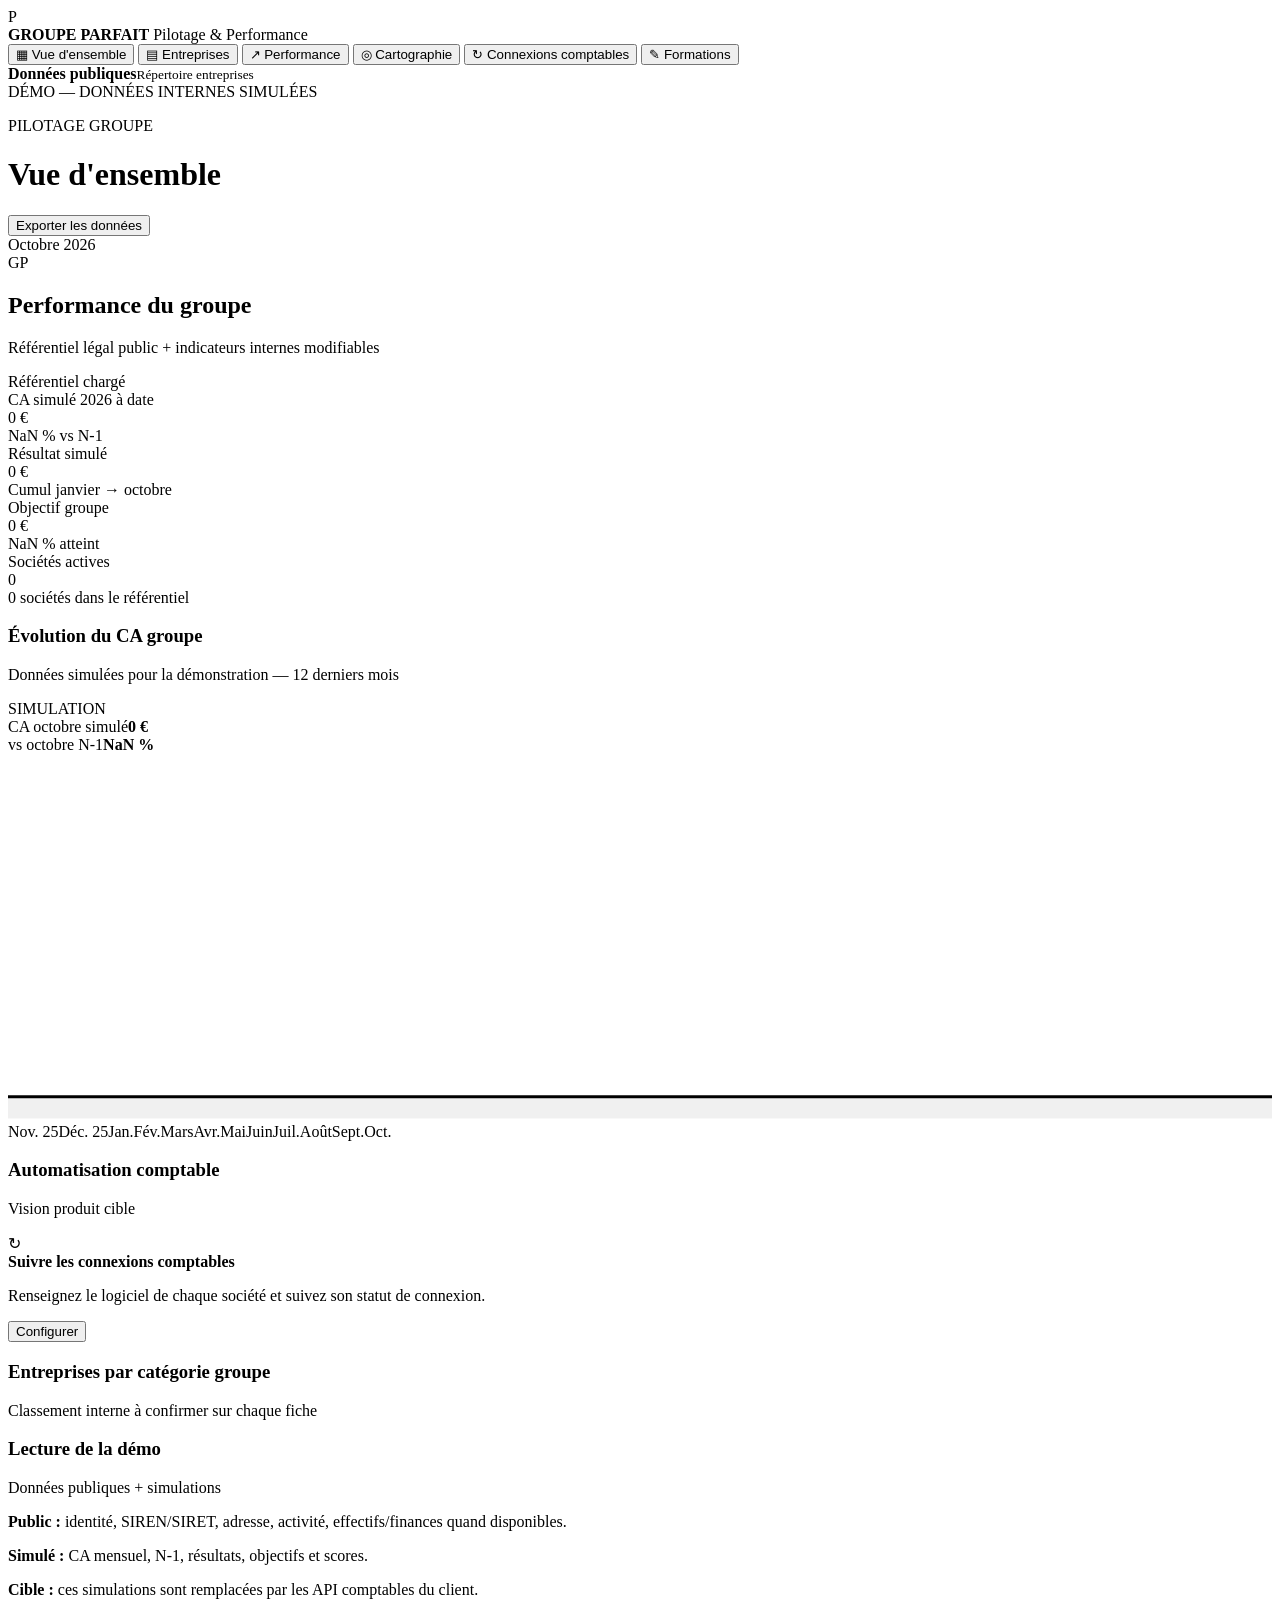
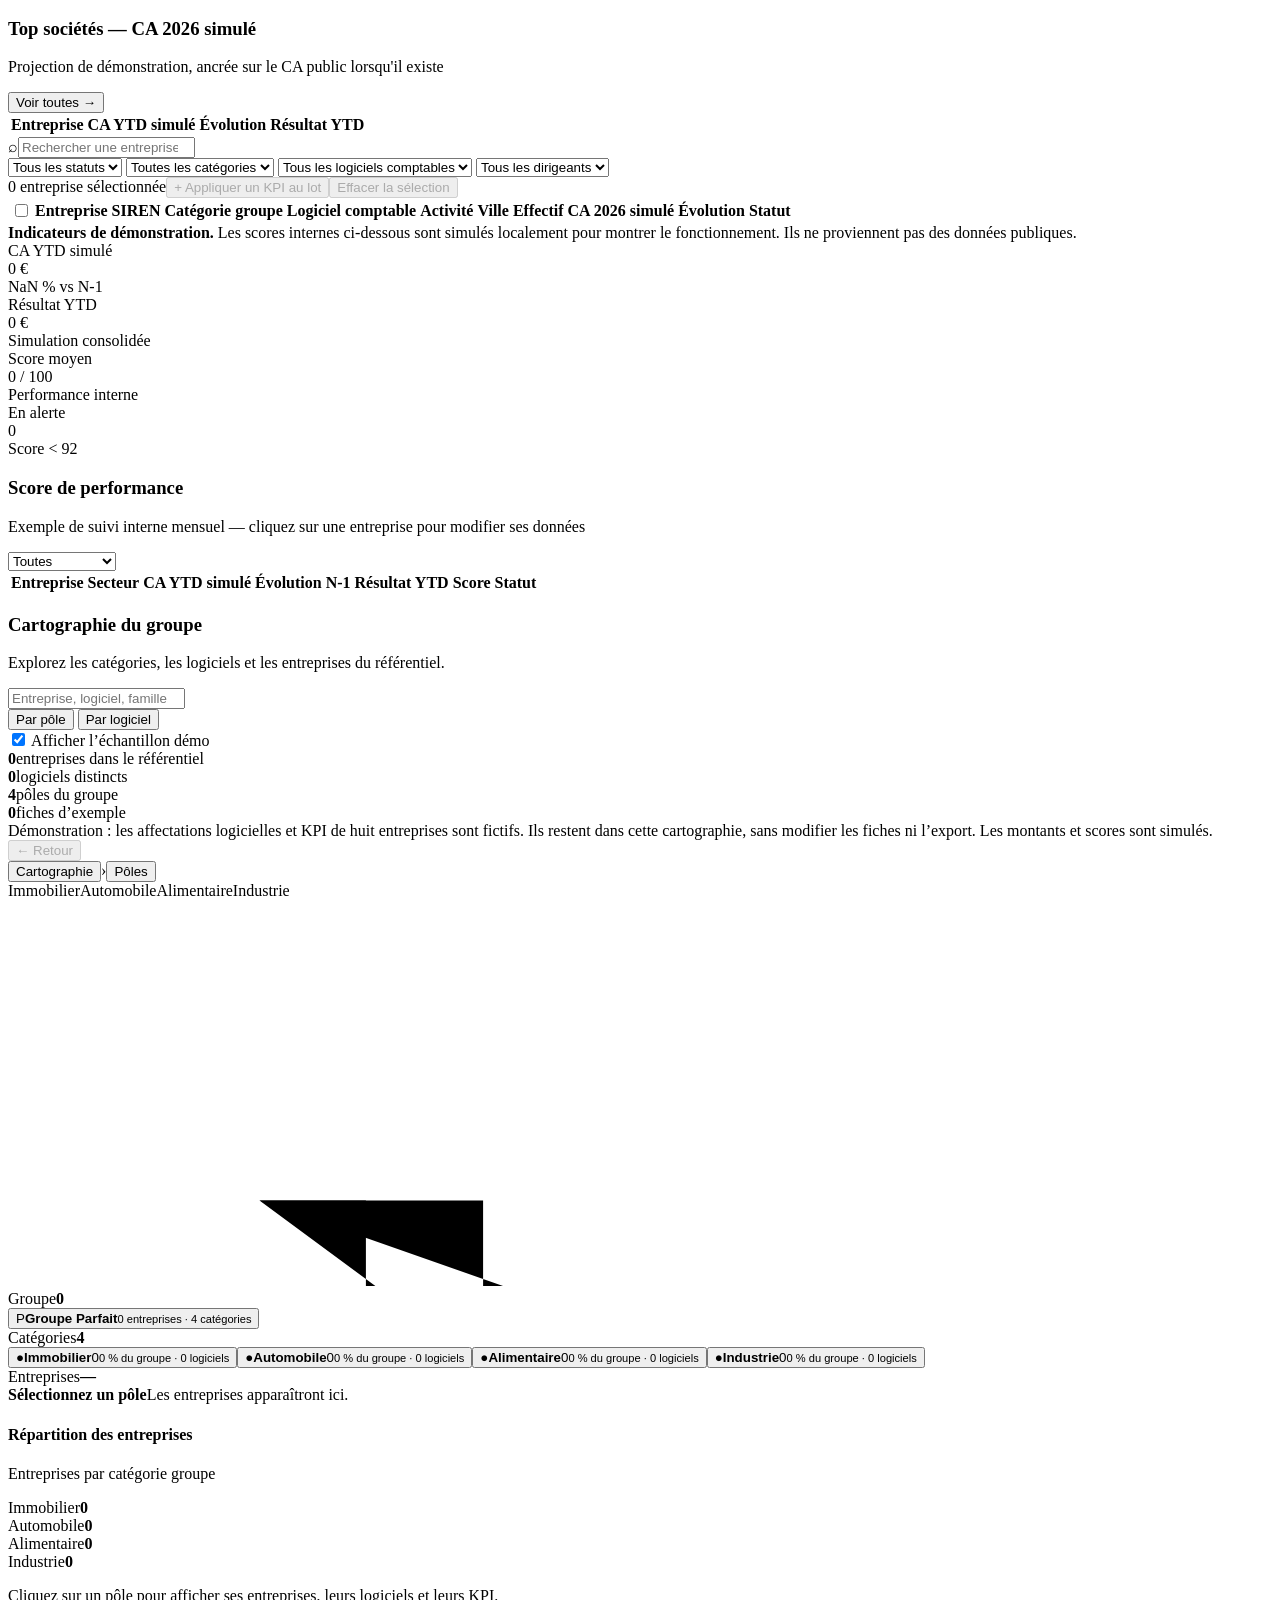
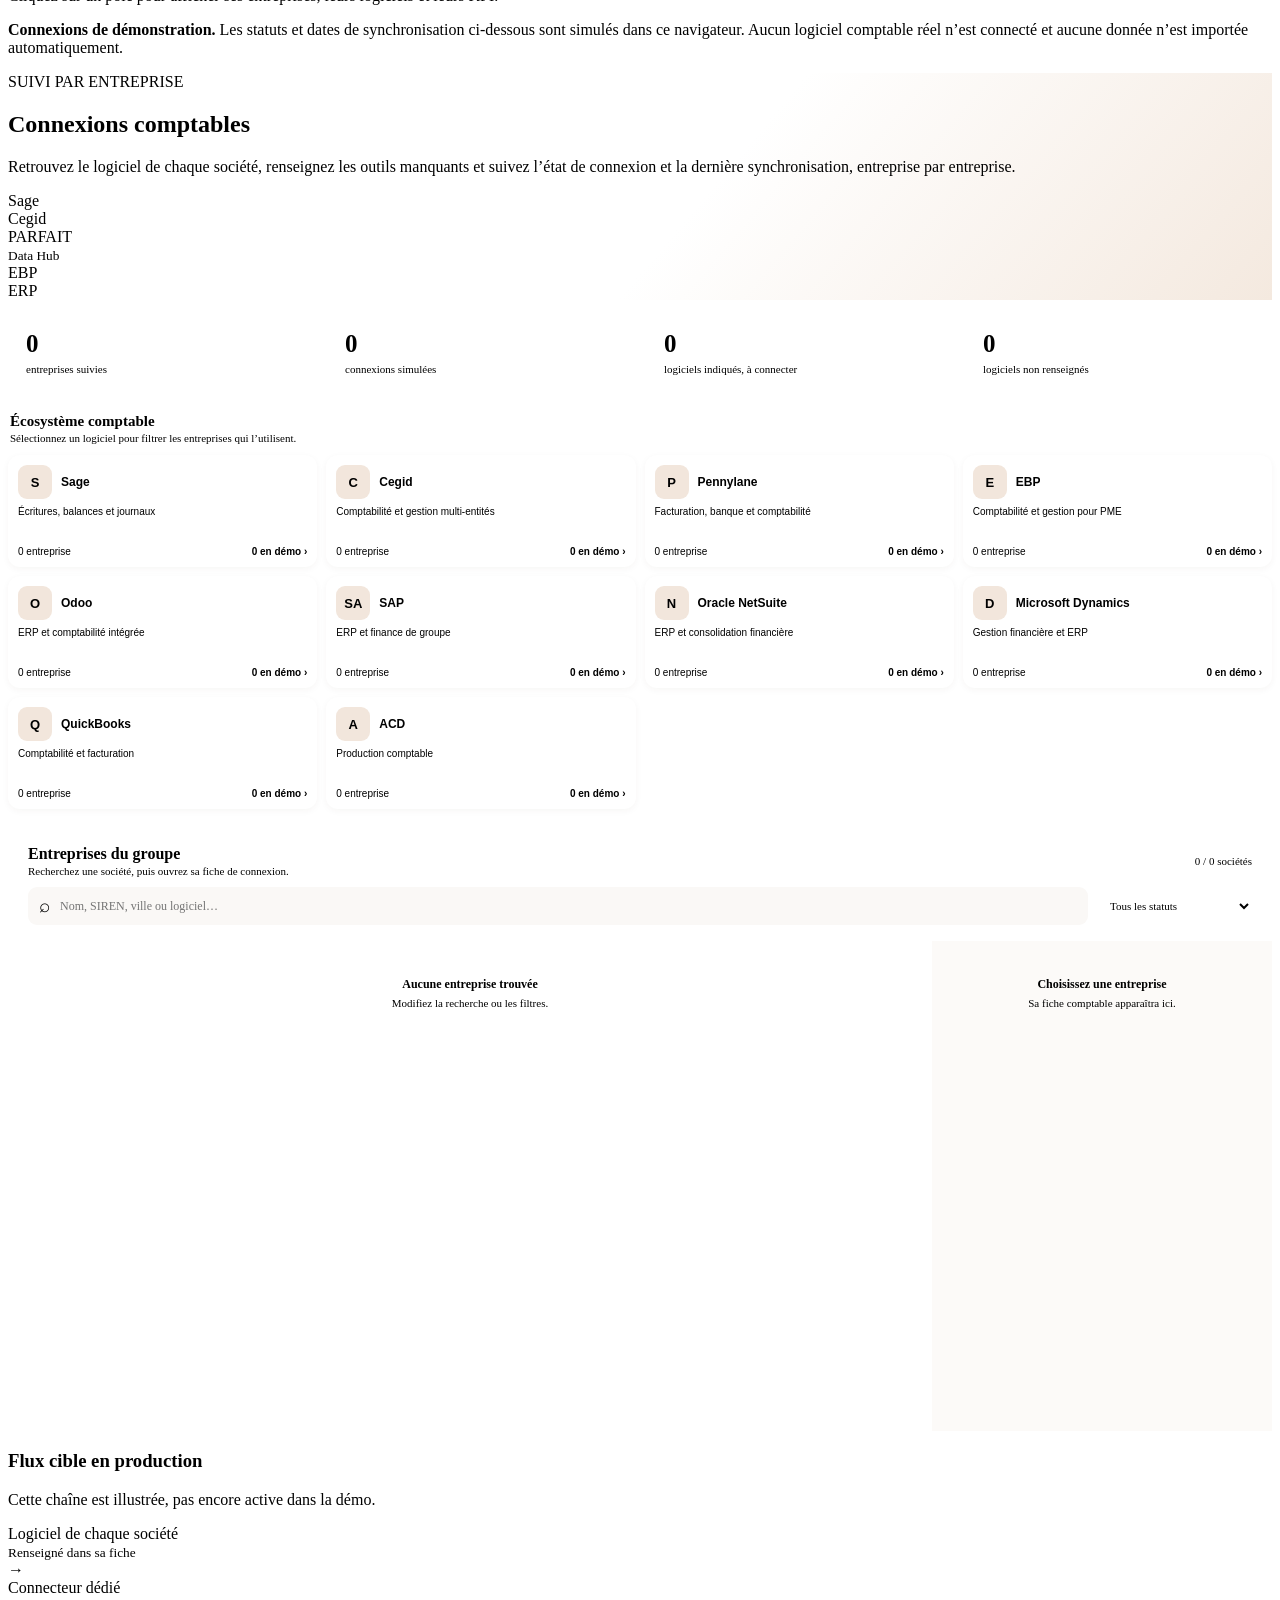
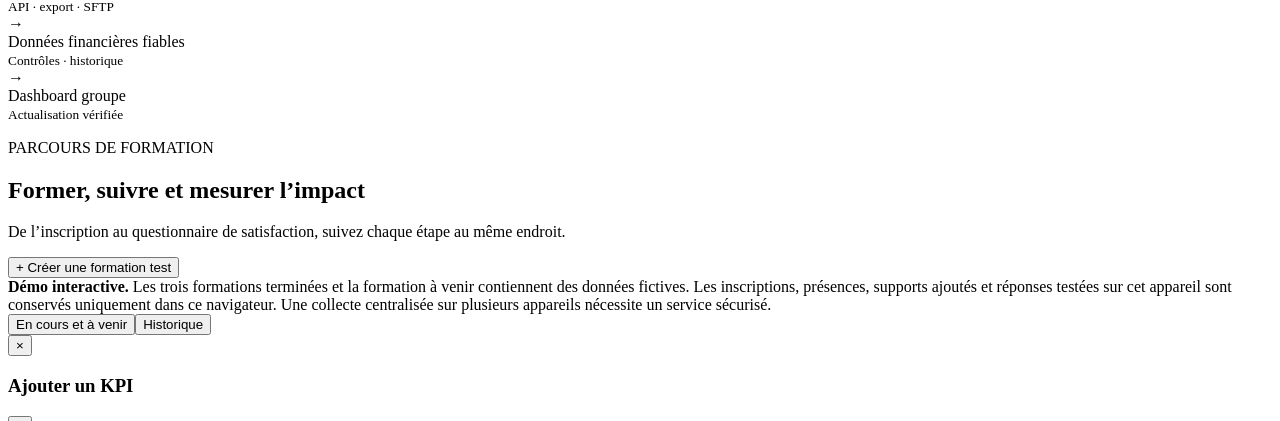
==== index.html @ 831e3f0f "Merge pull request #9 from xavierbbae/connexions-comptables-entreprises Suivre les connexions compta" ====
<!DOCTYPE html>
<html lang="fr">
<head>
  <meta charset="UTF-8" />
  <meta name="viewport" content="width=device-width, initial-scale=1.0" />
  <title>Groupe Parfait — Pilotage & Performance</title>
  <link rel="stylesheet" href="style.css?v=20261021-4" />
  <link rel="stylesheet" href="cartography.css?v=20261021-4" />
  <link rel="stylesheet" href="training.css?v=20261029-1" />
  <link rel="stylesheet" href="connections.css?v=20261029-1" />
</head>
<body>
  <div class="app-shell">
    <aside class="sidebar">
      <div class="brand">
        <div class="brand-mark">P</div>
        <div>
          <strong>GROUPE PARFAIT</strong>
          <span>Pilotage & Performance</span>
        </div>
      </div>

      <nav class="nav">
        <button class="nav-item active" data-view="overview"><span>▦</span> Vue d'ensemble</button>
        <button class="nav-item" data-view="companies"><span>▤</span> Entreprises</button>
        <button class="nav-item" data-view="performance"><span>↗</span> Performance</button>
        <button class="nav-item" data-view="map"><span>◎</span> Cartographie</button>
        <button class="nav-item" data-view="connections"><span>↻</span> Connexions comptables</button>
        <button class="nav-item" data-view="registrations"><span>✎</span> Formations</button>
      </nav>

      <div class="sidebar-bottom">
        <div class="source-card">
          <div class="source-dot"></div>
          <div><b>Données publiques</b><small>Répertoire entreprises</small></div>
        </div>
        <div class="demo-tag">DÉMO — DONNÉES INTERNES SIMULÉES</div>
      </div>
    </aside>

    <main class="main">
      <header class="topbar">
        <div>
          <p class="eyebrow" id="pageEyebrow">PILOTAGE GROUPE</p>
          <h1 id="pageTitle">Vue d'ensemble</h1>
        </div>
        <div class="top-actions">
          <button class="btn ghost" id="exportBtn">Exporter les données</button>
          <div class="period-pill">Octobre 2026</div>
          <div class="avatar">GP</div>
        </div>
      </header>

      <section id="overviewView" class="view active">
        <div class="hero-row">
          <div>
            <h2>Performance du groupe</h2>
            <p class="muted">Référentiel légal public + indicateurs internes modifiables</p>
          </div>
          <div class="status-chip"><span></span> Référentiel chargé</div>
        </div>

        <div class="kpi-grid" id="overviewKpis"></div>

        <div class="dashboard-grid">
          <article class="panel span-8">
            <div class="panel-head"><div><h3>Évolution du CA groupe</h3><p>Données simulées pour la démonstration — 12 derniers mois</p></div><span class="badge orange">SIMULATION</span></div>
            <div id="groupTrend" class="trend-panel"></div>
          </article>

          <article class="panel span-4">
            <div class="panel-head"><div><h3>Automatisation comptable</h3><p>Vision produit cible</p></div></div>
            <div id="automationCard" class="automation-card"></div>
          </article>

          <article class="panel span-8">
            <div class="panel-head"><div><h3>Entreprises par catégorie groupe</h3><p>Classement interne à confirmer sur chaque fiche</p></div></div>
            <div id="sectorBars" class="sector-bars"></div>
          </article>

          <article class="panel span-4">
            <div class="panel-head"><div><h3>Lecture de la démo</h3><p>Données publiques + simulations</p></div></div>
            <div class="demo-explain"><p><b>Public :</b> identité, SIREN/SIRET, adresse, activité, effectifs/finances quand disponibles.</p><p><b>Simulé :</b> CA mensuel, N-1, résultats, objectifs et scores.</p><p><b>Cible :</b> ces simulations sont remplacées par les API comptables du client.</p></div>
          </article>

          <article class="panel span-8">
            <div class="panel-head">
              <div><h3>Top sociétés — CA 2026 simulé</h3><p>Projection de démonstration, ancrée sur le CA public lorsqu'il existe</p></div>
              <button class="link-btn" data-go="companies">Voir toutes →</button>
            </div>
            <div class="table-wrap compact"><table><thead><tr><th>Entreprise</th><th>CA YTD simulé</th><th>Évolution</th><th>Résultat YTD</th></tr></thead><tbody id="financialTop"></tbody></table></div>
          </article>

          
        </div>
      </section>

      <section id="companiesView" class="view">
        <div class="toolbar panel">
          <div class="search-box"><span>⌕</span><input id="companySearch" type="search" placeholder="Rechercher une entreprise, un SIREN, une ville…" /></div>
          <select id="statusFilter"><option value="all">Tous les statuts</option><option value="A">Actives</option><option value="C">Fermées</option></select>
          <select id="sectorFilter" aria-label="Catégorie groupe"><option value="all">Toutes les catégories</option><option>Immobilier</option><option>Automobile</option><option>Alimentaire</option><option>Industrie</option><option value="">À classer</option></select>
          <select id="accountingFilter" aria-label="Logiciel comptable"><option value="all">Tous les logiciels comptables</option></select>
          <select id="managerFilter"><option value="all">Tous les dirigeants</option><option value="robert">Robert Parfait</option><option value="kevin">Kévin Parfait</option><option value="both">Robert + Kévin</option></select>
          <span class="result-count" id="companyCount"></span>
        </div>
        <div class="panel table-panel">
          <div class="bulk-actions"><span id="selectedCount">0 entreprise sélectionnée</span><button class="btn primary" id="bulkKpiBtn" disabled>+ Appliquer un KPI au lot</button><button class="btn ghost" id="clearSelectionBtn" disabled>Effacer la sélection</button></div>
          <div class="table-wrap"><table class="company-table"><thead><tr><th><input id="selectVisibleCompanies" type="checkbox" aria-label="Sélectionner les entreprises affichées" /></th><th>Entreprise</th><th>SIREN</th><th>Catégorie groupe</th><th>Logiciel comptable</th><th>Activité</th><th>Ville</th><th>Effectif</th><th>CA 2026 simulé</th><th>Évolution</th><th>Statut</th><th></th></tr></thead><tbody id="companiesTable"></tbody></table></div>
        </div>
      </section>

      <section id="performanceView" class="view">
        <div class="notice"><b>Indicateurs de démonstration.</b> Les scores internes ci-dessous sont simulés localement pour montrer le fonctionnement. Ils ne proviennent pas des données publiques.</div>
        <div class="kpi-grid" id="performanceKpis"></div>
        <div class="panel">
          <div class="panel-head">
            <div><h3>Score de performance</h3><p>Exemple de suivi interne mensuel — cliquez sur une entreprise pour modifier ses données</p></div>
            <select id="performanceFilter"><option value="all">Toutes</option><option value="red">En alerte</option><option value="orange">À surveiller</option><option value="green">Objectif atteint</option></select>
          </div>
          <div class="table-wrap"><table><thead><tr><th>Entreprise</th><th>Secteur</th><th>CA YTD simulé</th><th>Évolution N-1</th><th>Résultat YTD</th><th>Score</th><th>Statut</th></tr></thead><tbody id="performanceTable"></tbody></table></div>
        </div>
      </section>

      <section id="mapView" class="view">
        <div class="panel map-module">
          <div class="map-module-header">
            <div><h3>Cartographie du groupe</h3><p>Explorez les catégories, les logiciels et les entreprises du référentiel.</p></div>
            <div class="map-controls">
              <div class="map-search-wrap"><input id="mapSearch" type="search" placeholder="Entreprise, logiciel, famille, pôle…" aria-label="Rechercher dans la cartographie" autocomplete="off" role="combobox" aria-controls="mapSearchResults" aria-expanded="false" /><div id="mapSearchResults" class="map-search-results" role="listbox" hidden></div></div>
              <div class="map-mode-switch" role="group" aria-label="Vue de la cartographie">
                <button type="button" class="map-mode-button active" data-map-mode="category" aria-pressed="true">Par pôle</button>
                <button type="button" class="map-mode-button" data-map-mode="software" aria-pressed="false">Par logiciel</button>
              </div>
              <label class="map-sample-toggle"><input id="mapSampleToggle" type="checkbox" checked /> Afficher l’échantillon démo</label>
            </div>
          </div>
          <div id="mapSummary" class="map-summary"></div>
          <div class="map-disclaimer">Démonstration : les affectations logicielles et KPI de huit entreprises sont fictifs. Ils restent dans cette cartographie, sans modifier les fiches ni l’export. Les montants et scores sont simulés.</div>
          <div id="mapToolbar" class="map-toolbar"></div>
          <div class="map-workspace">
            <div id="mapCanvas" class="map-canvas" aria-label="Cartographie interactive"></div>
            <aside id="mapInsights" class="map-insights" aria-label="Analyse de la sélection"></aside>
          </div>
        </div>
      </section>

      <section id="connectionsView" class="view">
        <div class="notice"><b>Connexions de démonstration.</b> Les statuts et dates de synchronisation ci-dessous sont simulés dans ce navigateur. Aucun logiciel comptable réel n’est connecté et aucune donnée n’est importée automatiquement.</div>
        <div class="connection-hero panel">
          <div><p class="eyebrow">SUIVI PAR ENTREPRISE</p><h2>Connexions comptables</h2><p>Retrouvez le logiciel de chaque société, renseignez les outils manquants et suivez l’état de connexion et la dernière synchronisation, entreprise par entreprise.</p></div>
          <div class="sync-visual"><div class="sync-node">Sage</div><div class="sync-node">Cegid</div><div class="sync-center">PARFAIT<br><small>Data Hub</small></div><div class="sync-node">EBP</div><div class="sync-node">ERP</div></div>
        </div>
        <div id="connectionSummary" class="connection-summary"></div>
        <div class="connection-section-title"><div><h3>Écosystème comptable</h3><p>Sélectionnez un logiciel pour filtrer les entreprises qui l’utilisent.</p></div><button type="button" class="connection-reset-filter" id="connectionResetTool" hidden>Voir tous les logiciels ×</button></div>
        <div class="connections-grid" id="connectionsGrid"></div>
        <div class="panel connection-workspace">
          <div class="connection-workspace-head"><div><h3>Entreprises du groupe</h3><p>Recherchez une société, puis ouvrez sa fiche de connexion.</p></div><span id="connectionResultCount"></span></div>
          <div class="connection-toolbar"><label class="connection-search"><span aria-hidden="true">⌕</span><input id="connectionSearch" type="search" placeholder="Nom, SIREN, ville ou logiciel…" aria-label="Rechercher une entreprise à connecter" /></label><select id="connectionStatusFilter" aria-label="Filtrer par statut de connexion"><option value="all">Tous les statuts</option><option value="connected">Connectées (démo)</option><option value="pending">Outil connu, non connecté</option><option value="missing">Logiciel non renseigné</option></select></div>
          <div class="connection-layout"><div id="connectionCompanyList" class="connection-company-list"></div><aside id="connectionDetail" class="connection-detail" aria-label="Détail de la connexion comptable"></aside></div>
        </div>
        <div class="panel data-flow"><div class="panel-head"><div><h3>Flux cible en production</h3><p>Cette chaîne est illustrée, pas encore active dans la démo.</p></div></div><div class="flow-row"><div>Logiciel de chaque société<br><small>Renseigné dans sa fiche</small></div><span>→</span><div>Connecteur dédié<br><small>API · export · SFTP</small></div><span>→</span><div>Données financières fiables<br><small>Contrôles · historique</small></div><span>→</span><div>Dashboard groupe<br><small>Actualisation vérifiée</small></div></div></div>
      </section>

      <section id="registrationsView" class="view">
        <div class="training-intro"><div><p class="eyebrow">PARCOURS DE FORMATION</p><h2>Former, suivre et mesurer l’impact</h2><p>De l’inscription au questionnaire de satisfaction, suivez chaque étape au même endroit.</p></div><button class="btn primary" id="trainingCreateButton" type="button">+ Créer une formation test</button></div>
        <div class="training-notice"><b>Démo interactive.</b> Les trois formations terminées et la formation à venir contiennent des données fictives. Les inscriptions, présences, supports ajoutés et réponses testées sur cet appareil sont conservés uniquement dans ce navigateur. Une collecte centralisée sur plusieurs appareils nécessite un service sécurisé.</div>
        <div id="trainingSummary" class="training-summary"></div>
        <div class="panel training-create-panel" id="trainingCreatePanel" hidden>
          <div class="panel-head"><div><h3>Créer une formation test</h3><p>Choisissez l’entreprise et les dates pour générer son formulaire d’inscription.</p></div><button type="button" class="btn ghost" id="trainingCreateClose">Fermer</button></div>
          <form id="trainingForm" class="form-grid">
            <label class="full">Nom de la formation<input id="trainingTitle" required maxlength="120" placeholder="Ex. Prise en main du logiciel de gestion" /></label>
            <label>Entreprise concernée<select id="trainingCompany" required><option value="">Choisir une entreprise</option></select></label>
            <label>Format des dates<select id="trainingDateMode"><option value="single">Une date</option><option value="period">Une période / plusieurs dates</option></select></label>
            <label>Date de début<input id="trainingStart" type="date" required /></label>
            <label id="trainingEndLabel" hidden>Date de fin<input id="trainingEnd" type="date" /></label>
            <label class="full">Adresse recevant les inscriptions<input id="trainingEmail" type="email" required maxlength="254" value="xymapartners.contact@gmail.com" /></label>
            <p class="full training-form-help">Le formulaire fonctionne par e-mail. Le suivi automatisé des participants et les étapes suivantes sont réservés à la version complète.</p>
            <div class="form-actions full"><button class="btn primary" type="submit">Créer la formation et son formulaire</button></div>
          </form>
        </div>
        <div class="training-list-head"><div class="training-tabs" role="group" aria-label="Période des formations"><button type="button" class="training-tab active" data-training-tab="active" aria-pressed="true">En cours et à venir <span id="trainingActiveCount"></span></button><button type="button" class="training-tab" data-training-tab="history" aria-pressed="false">Historique <span id="trainingHistoryCount"></span></button></div></div>
        <div class="training-layout"><div class="panel training-list-panel"><div id="trainingList" class="training-list"></div></div><div id="trainingDetail" class="panel training-detail-panel"></div></div>
      </section>
    </main>
  </div>

  <div class="drawer-overlay" id="drawerOverlay"></div>
  <aside class="company-drawer" id="companyDrawer">
    <button class="drawer-close" id="drawerClose">×</button>
    <div id="drawerContent"></div>
  </aside>

  <div class="modal-overlay" id="kpiModalOverlay">
    <div class="modal">
      <div class="modal-head"><h3>Ajouter un KPI</h3><button id="kpiModalClose">×</button></div>
      <form id="kpiForm" class="form-grid">
        <p class="full modal-context" id="kpiModalContext"></p>
        <label>Nom du KPI<input id="kpiName" required placeholder="Ex. Satisfaction client" /></label>
        <label>Unité<select id="kpiUnit"><option>%</option><option>€</option><option>k€</option><option>M€</option><option>nombre</option><option>jours</option><option>heures</option><option>score</option></select></label>
        <label>Valeur<input id="kpiValue" type="number" step="any" required /></label>
        <label>Objectif<input id="kpiTarget" type="number" step="any" required /></label>
        <label class="full">Commentaire<textarea id="kpiComment" rows="3" placeholder="Commentaire interne…"></textarea></label>
        <div class="form-actions full"><button type="button" class="btn ghost" id="kpiCancel">Annuler</button><button class="btn primary" type="submit">Enregistrer</button></div>
      </form>
    </div>
  </div>

  <script src="data/companies-data.js"></script>
  <script src="connections.js?v=20261029-1"></script>
  <script src="app.js?v=20261029-2"></script>
  <script src="training.js?v=20261029-1"></script>
</body>
</html>
---- connections.css ----
.connection-hero{margin-bottom:14px;background:linear-gradient(130deg,#fff 55%,#f4e9df)}
.connection-summary{display:grid;grid-template-columns:repeat(4,minmax(0,1fr));gap:12px;margin:0 0 22px}
.connection-summary>div{padding:16px 18px;border:1px solid var(--line);border-radius:13px;background:#fff;box-shadow:var(--shadow)}
.connection-summary b,.connection-summary span{display:block}.connection-summary b{font-size:25px;line-height:1.1;color:var(--dark)}.connection-summary span{margin-top:6px;color:var(--muted);font-size:11px}
.connection-section-title{display:flex;align-items:end;justify-content:space-between;gap:14px;margin:0 2px 11px}.connection-section-title h3{font-size:15px;margin:0}.connection-section-title p{font-size:11px;color:var(--muted);margin:2px 0 0}
.connection-reset-filter{border:0;background:none;color:var(--accent);font:inherit;font-size:11px;font-weight:700;cursor:pointer}
#connectionsGrid.connections-grid{display:grid;grid-template-columns:repeat(5,minmax(0,1fr));gap:9px;margin:0 0 18px}
.accounting-tool-card{border:1px solid var(--line);border-radius:12px;background:#fff;padding:10px;text-align:left;cursor:pointer;display:grid;gap:6px;box-shadow:0 2px 7px #3b2a220b;min-width:0}
.accounting-tool-card:hover{border-color:#bc9c83;background:#fdf9f5}.accounting-tool-card.active{border-color:var(--accent);box-shadow:0 0 0 2px #80543a25;background:#fcf7f2}
.accounting-tool-card-top{display:flex;align-items:center;gap:9px}.accounting-tool-mark{width:34px;height:34px;flex:0 0 34px;border-radius:9px;background:#f2e6dc;color:var(--accent);display:grid;place-items:center;font-size:13px;font-weight:850}
.accounting-tool-card strong{font-size:12px;overflow:hidden;text-overflow:ellipsis;white-space:nowrap}.accounting-tool-card small{display:block;color:var(--muted);font-size:10px;line-height:1.4;min-height:27px}.accounting-tool-card-footer{display:flex;justify-content:space-between;gap:5px;align-items:center;padding-top:8px;border-top:1px solid var(--line);color:var(--muted);font-size:10px}.accounting-tool-card-footer b{color:var(--accent)}
.connection-workspace{margin-bottom:16px;overflow:hidden}.connection-workspace-head{display:flex;justify-content:space-between;align-items:center;gap:12px;padding:18px 20px 10px}.connection-workspace-head h3{margin:0;font-size:16px}.connection-workspace-head p{margin:2px 0 0;color:var(--muted);font-size:11px}#connectionResultCount{white-space:nowrap;color:var(--muted);font-size:11px}
.connection-toolbar{display:flex;gap:9px;padding:0 20px 16px}.connection-search{flex:1;min-width:0;display:flex;align-items:center;gap:8px;padding:8px 11px;border:1px solid var(--line);border-radius:9px;background:#faf8f6}.connection-search span{font-size:19px;color:var(--accent)}.connection-search input{flex:1;min-width:0;border:0;outline:0;background:transparent;font:inherit;font-size:12px;color:var(--text)}.connection-toolbar select{border:1px solid var(--line);border-radius:9px;background:#fff;padding:9px;font:inherit;font-size:11px;color:var(--text)}
.connection-layout{display:grid;grid-template-columns:minmax(0,1fr) minmax(320px,390px);border-top:1px solid var(--line);min-height:490px}.connection-company-list{max-height:645px;overflow:auto;min-width:0}
.company-connection-row{width:100%;display:grid;grid-template-columns:38px minmax(0,1fr) auto;align-items:center;gap:12px;text-align:left;padding:13px 17px;border:0;border-bottom:1px solid #f0eae5;background:#fff;color:var(--text);font:inherit;cursor:pointer}
.company-connection-row:hover{background:#fcf8f4}.company-connection-row.active{background:#f6ece3;box-shadow:inset 3px 0 var(--accent)}
.company-connection-monogram{width:38px;height:38px;border-radius:10px;background:#f1e8df;color:var(--accent);display:grid;place-items:center;font-size:13px;font-weight:800}.company-connection-main{min-width:0}.company-connection-main strong,.company-connection-main small{display:block}.company-connection-main strong{font-size:11px;white-space:nowrap;overflow:hidden;text-overflow:ellipsis}.company-connection-main small{font-size:10px;color:var(--muted);white-space:nowrap;overflow:hidden;text-overflow:ellipsis;margin-top:3px}
.company-connection-side{display:grid;justify-items:end;gap:4px;text-align:right}.company-connection-side small{font-size:9px;color:var(--muted);white-space:nowrap}.connection-badge{display:inline-flex;align-items:center;gap:5px;border-radius:99px;padding:4px 7px;font-size:9px;font-weight:750;white-space:nowrap}.connection-badge::before{content:"";width:6px;height:6px;border-radius:50%;background:currentColor}.connection-badge.connected{background:#e8f3ed;color:#2f8259}.connection-badge.pending{background:#fff2e6;color:#9b5c22}.connection-badge.missing{background:#f0f1f2;color:#727981}.connection-badge.demo{background:#efe9e3;color:#755d49}
.connection-detail{border-left:1px solid var(--line);background:#fcfaf8;min-width:0}.connection-detail-head{padding:22px 20px 18px;background:#fff;border-bottom:1px solid var(--line)}.connection-detail-head .eyebrow{margin-bottom:7px}.connection-detail-head h3{font-size:19px;line-height:1.25;margin:0 0 7px}.connection-detail-head p{font-size:11px;color:var(--muted);margin:0 0 12px}.connection-detail-head .connection-badge{font-size:10px}
.connection-detail-body{padding:20px}.connection-detail-section{margin-bottom:22px}.connection-detail-section h4{font-size:12px;margin:0 0 4px}.connection-detail-section p{font-size:10px;color:var(--muted);margin:0 0 13px}.connection-software-form{display:grid;gap:10px}.connection-software-form label{font-size:10px;color:var(--muted);font-weight:700}.connection-software-form select,.connection-software-form input{display:block;width:100%;border:1px solid var(--line);border-radius:8px;padding:9px;font:inherit;color:var(--text);background:#fff;margin-top:5px}.connection-software-form .btn{justify-self:start;font-size:11px}.connection-form-status{font-size:10px;color:var(--green);min-height:14px}
.connection-software-source{display:inline-block;margin-bottom:10px;padding:3px 6px;border-radius:5px;background:#eee5db;color:#80543a;font-size:9px;font-weight:700}.connection-sync-card{border:1px solid var(--line);background:#fff;border-radius:11px;padding:14px}.connection-sync-card-top{display:flex;justify-content:space-between;align-items:center;gap:8px}.connection-sync-card strong{font-size:12px}.connection-sync-card p{margin:10px 0 0;font-size:10px;color:var(--muted)}.connection-sync-actions{display:flex;gap:7px;flex-wrap:wrap;margin-top:12px}.connection-sync-actions .btn{font-size:10px;padding:8px 10px}.connection-sync-actions .btn:disabled{opacity:.5;cursor:not-allowed}.connection-sync-time{display:flex;align-items:center;gap:8px;padding:10px 0;border-top:1px solid var(--line);margin-top:12px;color:var(--muted);font-size:10px}.connection-sync-time b{color:var(--text);font-size:11px}
.connection-data-preview{display:grid;grid-template-columns:repeat(3,1fr);gap:7px}.connection-data-preview div{border:1px solid var(--line);border-radius:8px;background:#fff;padding:8px}.connection-data-preview b,.connection-data-preview span{display:block}.connection-data-preview b{font-size:11px}.connection-data-preview span{color:var(--muted);font-size:9px}.connection-empty{padding:36px 20px;text-align:center;color:var(--muted);font-size:11px}.connection-empty b{display:block;color:var(--text);font-size:12px;margin-bottom:5px}
@media(max-width:1350px){#connectionsGrid.connections-grid{grid-template-columns:repeat(4,minmax(0,1fr))}.connection-layout{grid-template-columns:minmax(0,1fr) minmax(280px,340px)}}
@media(max-width:1050px){#connectionsGrid.connections-grid{grid-template-columns:repeat(3,minmax(0,1fr))}}
@media(max-width:900px){.connection-layout{grid-template-columns:1fr}.connection-company-list{max-height:340px}.connection-detail{border-left:0;border-top:1px solid var(--line)}}
@media(max-width:650px){.connection-summary{grid-template-columns:repeat(2,minmax(0,1fr))}.connection-toolbar{flex-direction:column}.connection-toolbar select{width:100%}#connectionsGrid.connections-grid{grid-template-columns:repeat(2,minmax(0,1fr))}.accounting-tool-card{padding:10px}.company-connection-row{grid-template-columns:32px minmax(0,1fr);gap:8px}.company-connection-monogram{width:32px;height:32px}.company-connection-side{grid-column:2;justify-items:start;text-align:left;display:flex;flex-wrap:wrap;align-items:center}.connection-data-preview{grid-template-columns:1fr 1fr}}
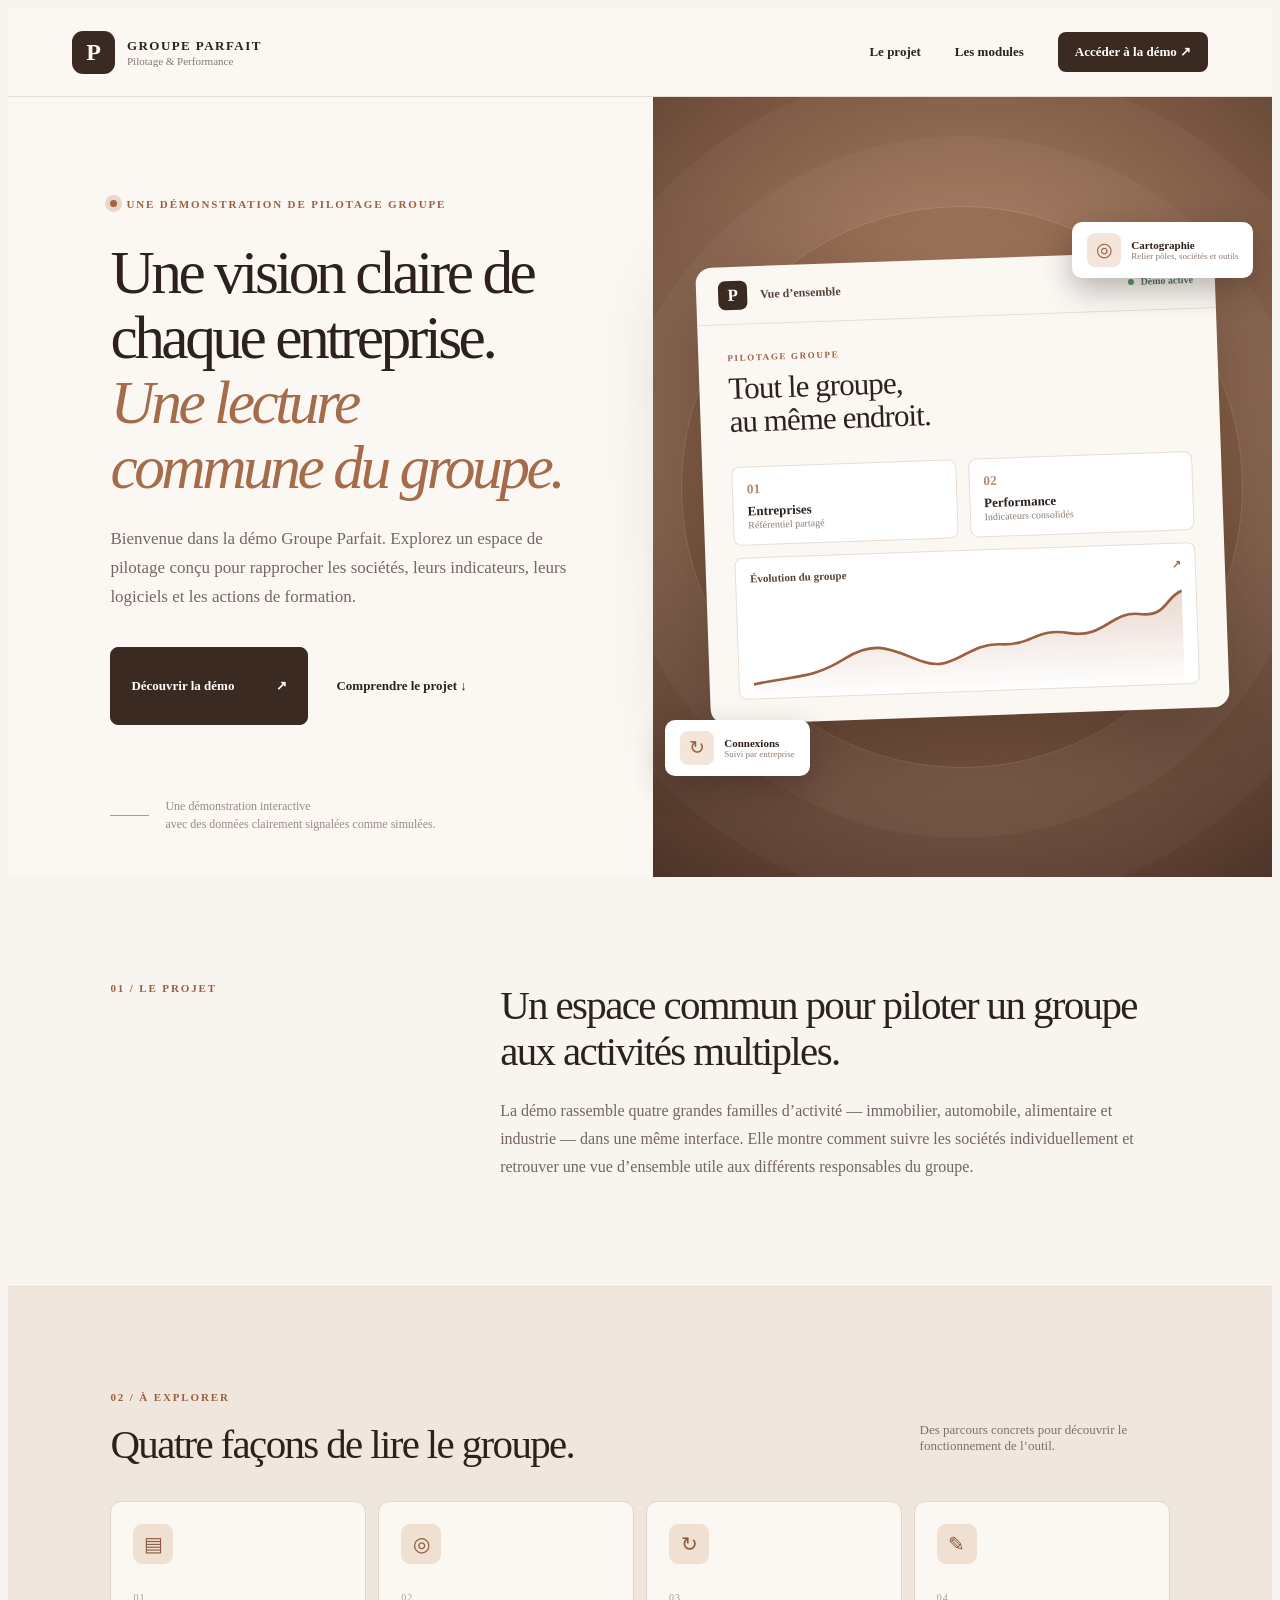
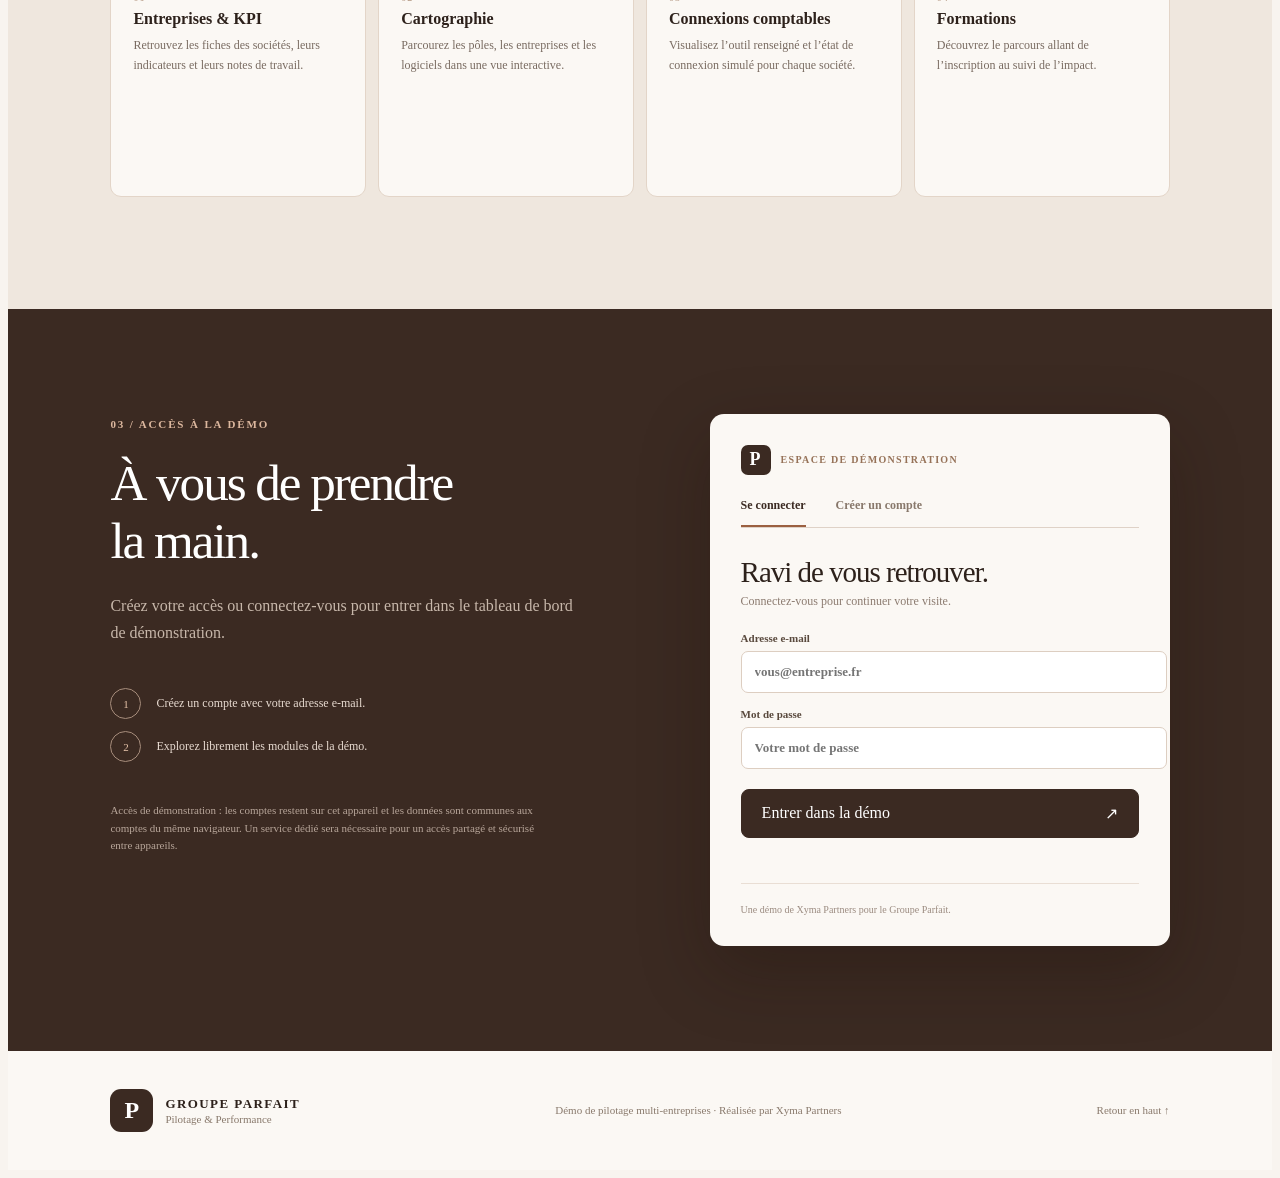
==== commit 8026d0c9: "Ajouter accueil et accès à la démo" ====
--- a/index.html
+++ b/index.html
@@ -3,212 +3,44 @@
 <head>
   <meta charset="UTF-8" />
   <meta name="viewport" content="width=device-width, initial-scale=1.0" />
-  <title>Groupe Parfait — Pilotage & Performance</title>
-  <link rel="stylesheet" href="style.css?v=20261021-4" />
-  <link rel="stylesheet" href="cartography.css?v=20261021-4" />
-  <link rel="stylesheet" href="training.css?v=20261029-1" />
-  <link rel="stylesheet" href="connections.css?v=20261029-1" />
+  <meta name="description" content="Découvrez la démonstration du pilotage multi-entreprises du Groupe Parfait : cartographie, performances, connexions comptables et formations." />
+  <title>Bienvenue — Démo Groupe Parfait</title>
+  <link rel="stylesheet" href="style.css?v=20261103-1" />
+  <link rel="stylesheet" href="access.css?v=20261103-1" />
+  <script src="access.js?v=20261103-1" defer></script>
 </head>
-<body>
-  <div class="app-shell">
-    <aside class="sidebar">
-      <div class="brand">
-        <div class="brand-mark">P</div>
-        <div>
-          <strong>GROUPE PARFAIT</strong>
-          <span>Pilotage & Performance</span>
+<body data-page="welcome" class="welcome-page">
+  <header class="welcome-header">
+    <a class="welcome-brand" href="index.html" aria-label="Groupe Parfait — accueil"><span class="welcome-brand-mark">P</span><span><strong>GROUPE PARFAIT</strong><small>Pilotage & Performance</small></span></a>
+    <nav aria-label="Navigation principale"><a href="#projet">Le projet</a><a href="#modules">Les modules</a><a href="#acces" class="welcome-nav-cta">Accéder à la démo <span aria-hidden="true">↗</span></a></nav>
+  </header>
+
+  <main>
+    <section class="welcome-hero" aria-labelledby="welcome-title">
+      <div class="welcome-hero-copy">
+        <span class="welcome-kicker"><span></span> UNE DÉMONSTRATION DE PILOTAGE GROUPE</span>
+        <h1 id="welcome-title">Une vision claire de chaque entreprise. <em>Une lecture commune du groupe.</em></h1>
+        <p>Bienvenue dans la démo Groupe Parfait. Explorez un espace de pilotage conçu pour rapprocher les sociétés, leurs indicateurs, leurs logiciels et les actions de formation.</p>
+        <div class="welcome-hero-actions"><a class="welcome-primary" href="#acces">Découvrir la démo <span aria-hidden="true">↗</span></a><a class="welcome-text-link" href="#projet">Comprendre le projet <span aria-hidden="true">↓</span></a></div>
+        <div class="welcome-hero-foot"><span class="welcome-foot-rule"></span><span>Une démonstration interactive<br>avec des données clairement signalées comme simulées.</span></div>
+      </div>
+      <div class="welcome-hero-visual" aria-label="Aperçu illustratif des modules du tableau de bord">
+        <div class="visual-glow"></div>
+        <div class="visual-window">
+          <div class="visual-window-top"><span class="visual-mini-brand">P</span><span>Vue d’ensemble</span><span class="visual-status"><i></i> Démo active</span></div>
+          <div class="visual-window-body"><div class="visual-label">PILOTAGE GROUPE</div><strong>Tout le groupe,<br>au même endroit.</strong><div class="visual-metrics"><div><small>01</small><b>Entreprises</b><span>Référentiel partagé</span></div><div><small>02</small><b>Performance</b><span>Indicateurs consolidés</span></div></div><div class="visual-chart"><div class="visual-chart-head"><span>Évolution du groupe</span><span>↗</span></div><svg viewBox="0 0 440 120" preserveAspectRatio="none" aria-hidden="true"><defs><linearGradient id="chartFill" x1="0" x2="0" y1="0" y2="1"><stop stop-color="#bd8666" stop-opacity=".32"/><stop offset="1" stop-color="#bd8666" stop-opacity="0"/></linearGradient></defs><path d="M0 104 C45 95 60 100 94 78 S144 72 174 85 S220 65 253 68 S290 50 324 58 S368 34 396 39 S423 20 440 14 L440 120 L0 120 Z" fill="url(#chartFill)"/><path d="M0 104 C45 95 60 100 94 78 S144 72 174 85 S220 65 253 68 S290 50 324 58 S368 34 396 39 S423 20 440 14" fill="none" stroke="#9b6041" stroke-width="3"/></svg></div></div>
         </div>
+        <div class="visual-floating visual-floating-one"><span>◎</span><div><b>Cartographie</b><small>Relier pôles, sociétés et outils</small></div></div>
+        <div class="visual-floating visual-floating-two"><span>↻</span><div><b>Connexions</b><small>Suivi par entreprise</small></div></div>
       </div>
+    </section>
 
-      <nav class="nav">
-        <button class="nav-item active" data-view="overview"><span>▦</span> Vue d'ensemble</button>
-        <button class="nav-item" data-view="companies"><span>▤</span> Entreprises</button>
-        <button class="nav-item" data-view="performance"><span>↗</span> Performance</button>
-        <button class="nav-item" data-view="map"><span>◎</span> Cartographie</button>
-        <button class="nav-item" data-view="connections"><span>↻</span> Connexions comptables</button>
-        <button class="nav-item" data-view="registrations"><span>✎</span> Formations</button>
-      </nav>
+    <section id="projet" class="welcome-intro" aria-labelledby="project-title"><div class="welcome-section-index">01 / LE PROJET</div><div><h2 id="project-title">Un espace commun pour piloter un groupe aux activités multiples.</h2><p>La démo rassemble quatre grandes familles d’activité — immobilier, automobile, alimentaire et industrie — dans une même interface. Elle montre comment suivre les sociétés individuellement et retrouver une vue d’ensemble utile aux différents responsables du groupe.</p></div></section>
 
-      <div class="sidebar-bottom">
-        <div class="source-card">
-          <div class="source-dot"></div>
-          <div><b>Données publiques</b><small>Répertoire entreprises</small></div>
-        </div>
-        <div class="demo-tag">DÉMO — DONNÉES INTERNES SIMULÉES</div>
-      </div>
-    </aside>
+    <section id="modules" class="welcome-modules" aria-labelledby="modules-title"><div class="welcome-section-head"><div><span class="welcome-section-index">02 / À EXPLORER</span><h2 id="modules-title">Quatre façons de lire le groupe.</h2></div><p>Des parcours concrets pour découvrir le fonctionnement de l’outil.</p></div><div class="welcome-module-grid"><article><span class="module-icon">▤</span><span class="module-number">01</span><h3>Entreprises & KPI</h3><p>Retrouvez les fiches des sociétés, leurs indicateurs et leurs notes de travail.</p></article><article><span class="module-icon">◎</span><span class="module-number">02</span><h3>Cartographie</h3><p>Parcourez les pôles, les entreprises et les logiciels dans une vue interactive.</p></article><article><span class="module-icon">↻</span><span class="module-number">03</span><h3>Connexions comptables</h3><p>Visualisez l’outil renseigné et l’état de connexion simulé pour chaque société.</p></article><article><span class="module-icon">✎</span><span class="module-number">04</span><h3>Formations</h3><p>Découvrez le parcours allant de l’inscription au suivi de l’impact.</p></article></div></section>
 
-    <main class="main">
-      <header class="topbar">
-        <div>
-          <p class="eyebrow" id="pageEyebrow">PILOTAGE GROUPE</p>
-          <h1 id="pageTitle">Vue d'ensemble</h1>
-        </div>
-        <div class="top-actions">
-          <button class="btn ghost" id="exportBtn">Exporter les données</button>
-          <div class="period-pill">Octobre 2026</div>
-          <div class="avatar">GP</div>
-        </div>
-      </header>
-
-      <section id="overviewView" class="view active">
-        <div class="hero-row">
-          <div>
-            <h2>Performance du groupe</h2>
-            <p class="muted">Référentiel légal public + indicateurs internes modifiables</p>
-          </div>
-          <div class="status-chip"><span></span> Référentiel chargé</div>
-        </div>
-
-        <div class="kpi-grid" id="overviewKpis"></div>
-
-        <div class="dashboard-grid">
-          <article class="panel span-8">
-            <div class="panel-head"><div><h3>Évolution du CA groupe</h3><p>Données simulées pour la démonstration — 12 derniers mois</p></div><span class="badge orange">SIMULATION</span></div>
-            <div id="groupTrend" class="trend-panel"></div>
-          </article>
-
-          <article class="panel span-4">
-            <div class="panel-head"><div><h3>Automatisation comptable</h3><p>Vision produit cible</p></div></div>
-            <div id="automationCard" class="automation-card"></div>
-          </article>
-
-          <article class="panel span-8">
-            <div class="panel-head"><div><h3>Entreprises par catégorie groupe</h3><p>Classement interne à confirmer sur chaque fiche</p></div></div>
-            <div id="sectorBars" class="sector-bars"></div>
-          </article>
-
-          <article class="panel span-4">
-            <div class="panel-head"><div><h3>Lecture de la démo</h3><p>Données publiques + simulations</p></div></div>
-            <div class="demo-explain"><p><b>Public :</b> identité, SIREN/SIRET, adresse, activité, effectifs/finances quand disponibles.</p><p><b>Simulé :</b> CA mensuel, N-1, résultats, objectifs et scores.</p><p><b>Cible :</b> ces simulations sont remplacées par les API comptables du client.</p></div>
-          </article>
-
-          <article class="panel span-8">
-            <div class="panel-head">
-              <div><h3>Top sociétés — CA 2026 simulé</h3><p>Projection de démonstration, ancrée sur le CA public lorsqu'il existe</p></div>
-              <button class="link-btn" data-go="companies">Voir toutes →</button>
-            </div>
-            <div class="table-wrap compact"><table><thead><tr><th>Entreprise</th><th>CA YTD simulé</th><th>Évolution</th><th>Résultat YTD</th></tr></thead><tbody id="financialTop"></tbody></table></div>
-          </article>
-
-          
-        </div>
-      </section>
-
-      <section id="companiesView" class="view">
-        <div class="toolbar panel">
-          <div class="search-box"><span>⌕</span><input id="companySearch" type="search" placeholder="Rechercher une entreprise, un SIREN, une ville…" /></div>
-          <select id="statusFilter"><option value="all">Tous les statuts</option><option value="A">Actives</option><option value="C">Fermées</option></select>
-          <select id="sectorFilter" aria-label="Catégorie groupe"><option value="all">Toutes les catégories</option><option>Immobilier</option><option>Automobile</option><option>Alimentaire</option><option>Industrie</option><option value="">À classer</option></select>
-          <select id="accountingFilter" aria-label="Logiciel comptable"><option value="all">Tous les logiciels comptables</option></select>
-          <select id="managerFilter"><option value="all">Tous les dirigeants</option><option value="robert">Robert Parfait</option><option value="kevin">Kévin Parfait</option><option value="both">Robert + Kévin</option></select>
-          <span class="result-count" id="companyCount"></span>
-        </div>
-        <div class="panel table-panel">
-          <div class="bulk-actions"><span id="selectedCount">0 entreprise sélectionnée</span><button class="btn primary" id="bulkKpiBtn" disabled>+ Appliquer un KPI au lot</button><button class="btn ghost" id="clearSelectionBtn" disabled>Effacer la sélection</button></div>
-          <div class="table-wrap"><table class="company-table"><thead><tr><th><input id="selectVisibleCompanies" type="checkbox" aria-label="Sélectionner les entreprises affichées" /></th><th>Entreprise</th><th>SIREN</th><th>Catégorie groupe</th><th>Logiciel comptable</th><th>Activité</th><th>Ville</th><th>Effectif</th><th>CA 2026 simulé</th><th>Évolution</th><th>Statut</th><th></th></tr></thead><tbody id="companiesTable"></tbody></table></div>
-        </div>
-      </section>
-
-      <section id="performanceView" class="view">
-        <div class="notice"><b>Indicateurs de démonstration.</b> Les scores internes ci-dessous sont simulés localement pour montrer le fonctionnement. Ils ne proviennent pas des données publiques.</div>
-        <div class="kpi-grid" id="performanceKpis"></div>
-        <div class="panel">
-          <div class="panel-head">
-            <div><h3>Score de performance</h3><p>Exemple de suivi interne mensuel — cliquez sur une entreprise pour modifier ses données</p></div>
-            <select id="performanceFilter"><option value="all">Toutes</option><option value="red">En alerte</option><option value="orange">À surveiller</option><option value="green">Objectif atteint</option></select>
-          </div>
-          <div class="table-wrap"><table><thead><tr><th>Entreprise</th><th>Secteur</th><th>CA YTD simulé</th><th>Évolution N-1</th><th>Résultat YTD</th><th>Score</th><th>Statut</th></tr></thead><tbody id="performanceTable"></tbody></table></div>
-        </div>
-      </section>
-
-      <section id="mapView" class="view">
-        <div class="panel map-module">
-          <div class="map-module-header">
-            <div><h3>Cartographie du groupe</h3><p>Explorez les catégories, les logiciels et les entreprises du référentiel.</p></div>
-            <div class="map-controls">
-              <div class="map-search-wrap"><input id="mapSearch" type="search" placeholder="Entreprise, logiciel, famille, pôle…" aria-label="Rechercher dans la cartographie" autocomplete="off" role="combobox" aria-controls="mapSearchResults" aria-expanded="false" /><div id="mapSearchResults" class="map-search-results" role="listbox" hidden></div></div>
-              <div class="map-mode-switch" role="group" aria-label="Vue de la cartographie">
-                <button type="button" class="map-mode-button active" data-map-mode="category" aria-pressed="true">Par pôle</button>
-                <button type="button" class="map-mode-button" data-map-mode="software" aria-pressed="false">Par logiciel</button>
-              </div>
-              <label class="map-sample-toggle"><input id="mapSampleToggle" type="checkbox" checked /> Afficher l’échantillon démo</label>
-            </div>
-          </div>
-          <div id="mapSummary" class="map-summary"></div>
-          <div class="map-disclaimer">Démonstration : les affectations logicielles et KPI de huit entreprises sont fictifs. Ils restent dans cette cartographie, sans modifier les fiches ni l’export. Les montants et scores sont simulés.</div>
-          <div id="mapToolbar" class="map-toolbar"></div>
-          <div class="map-workspace">
-            <div id="mapCanvas" class="map-canvas" aria-label="Cartographie interactive"></div>
-            <aside id="mapInsights" class="map-insights" aria-label="Analyse de la sélection"></aside>
-          </div>
-        </div>
-      </section>
-
-      <section id="connectionsView" class="view">
-        <div class="notice"><b>Connexions de démonstration.</b> Les statuts et dates de synchronisation ci-dessous sont simulés dans ce navigateur. Aucun logiciel comptable réel n’est connecté et aucune donnée n’est importée automatiquement.</div>
-        <div class="connection-hero panel">
-          <div><p class="eyebrow">SUIVI PAR ENTREPRISE</p><h2>Connexions comptables</h2><p>Retrouvez le logiciel de chaque société, renseignez les outils manquants et suivez l’état de connexion et la dernière synchronisation, entreprise par entreprise.</p></div>
-          <div class="sync-visual"><div class="sync-node">Sage</div><div class="sync-node">Cegid</div><div class="sync-center">PARFAIT<br><small>Data Hub</small></div><div class="sync-node">EBP</div><div class="sync-node">ERP</div></div>
-        </div>
-        <div id="connectionSummary" class="connection-summary"></div>
-        <div class="connection-section-title"><div><h3>Écosystème comptable</h3><p>Sélectionnez un logiciel pour filtrer les entreprises qui l’utilisent.</p></div><button type="button" class="connection-reset-filter" id="connectionResetTool" hidden>Voir tous les logiciels ×</button></div>
-        <div class="connections-grid" id="connectionsGrid"></div>
-        <div class="panel connection-workspace">
-          <div class="connection-workspace-head"><div><h3>Entreprises du groupe</h3><p>Recherchez une société, puis ouvrez sa fiche de connexion.</p></div><span id="connectionResultCount"></span></div>
-          <div class="connection-toolbar"><label class="connection-search"><span aria-hidden="true">⌕</span><input id="connectionSearch" type="search" placeholder="Nom, SIREN, ville ou logiciel…" aria-label="Rechercher une entreprise à connecter" /></label><select id="connectionStatusFilter" aria-label="Filtrer par statut de connexion"><option value="all">Tous les statuts</option><option value="connected">Connectées (démo)</option><option value="pending">Outil connu, non connecté</option><option value="missing">Logiciel non renseigné</option></select></div>
-          <div class="connection-layout"><div id="connectionCompanyList" class="connection-company-list"></div><aside id="connectionDetail" class="connection-detail" aria-label="Détail de la connexion comptable"></aside></div>
-        </div>
-        <div class="panel data-flow"><div class="panel-head"><div><h3>Flux cible en production</h3><p>Cette chaîne est illustrée, pas encore active dans la démo.</p></div></div><div class="flow-row"><div>Logiciel de chaque société<br><small>Renseigné dans sa fiche</small></div><span>→</span><div>Connecteur dédié<br><small>API · export · SFTP</small></div><span>→</span><div>Données financières fiables<br><small>Contrôles · historique</small></div><span>→</span><div>Dashboard groupe<br><small>Actualisation vérifiée</small></div></div></div>
-      </section>
-
-      <section id="registrationsView" class="view">
-        <div class="training-intro"><div><p class="eyebrow">PARCOURS DE FORMATION</p><h2>Former, suivre et mesurer l’impact</h2><p>De l’inscription au questionnaire de satisfaction, suivez chaque étape au même endroit.</p></div><button class="btn primary" id="trainingCreateButton" type="button">+ Créer une formation test</button></div>
-        <div class="training-notice"><b>Démo interactive.</b> Les trois formations terminées et la formation à venir contiennent des données fictives. Les inscriptions, présences, supports ajoutés et réponses testées sur cet appareil sont conservés uniquement dans ce navigateur. Une collecte centralisée sur plusieurs appareils nécessite un service sécurisé.</div>
-        <div id="trainingSummary" class="training-summary"></div>
-        <div class="panel training-create-panel" id="trainingCreatePanel" hidden>
-          <div class="panel-head"><div><h3>Créer une formation test</h3><p>Choisissez l’entreprise et les dates pour générer son formulaire d’inscription.</p></div><button type="button" class="btn ghost" id="trainingCreateClose">Fermer</button></div>
-          <form id="trainingForm" class="form-grid">
-            <label class="full">Nom de la formation<input id="trainingTitle" required maxlength="120" placeholder="Ex. Prise en main du logiciel de gestion" /></label>
-            <label>Entreprise concernée<select id="trainingCompany" required><option value="">Choisir une entreprise</option></select></label>
-            <label>Format des dates<select id="trainingDateMode"><option value="single">Une date</option><option value="period">Une période / plusieurs dates</option></select></label>
-            <label>Date de début<input id="trainingStart" type="date" required /></label>
-            <label id="trainingEndLabel" hidden>Date de fin<input id="trainingEnd" type="date" /></label>
-            <label class="full">Adresse recevant les inscriptions<input id="trainingEmail" type="email" required maxlength="254" value="xymapartners.contact@gmail.com" /></label>
-            <p class="full training-form-help">Le formulaire fonctionne par e-mail. Le suivi automatisé des participants et les étapes suivantes sont réservés à la version complète.</p>
-            <div class="form-actions full"><button class="btn primary" type="submit">Créer la formation et son formulaire</button></div>
-          </form>
-        </div>
-        <div class="training-list-head"><div class="training-tabs" role="group" aria-label="Période des formations"><button type="button" class="training-tab active" data-training-tab="active" aria-pressed="true">En cours et à venir <span id="trainingActiveCount"></span></button><button type="button" class="training-tab" data-training-tab="history" aria-pressed="false">Historique <span id="trainingHistoryCount"></span></button></div></div>
-        <div class="training-layout"><div class="panel training-list-panel"><div id="trainingList" class="training-list"></div></div><div id="trainingDetail" class="panel training-detail-panel"></div></div>
-      </section>
-    </main>
-  </div>
-
-  <div class="drawer-overlay" id="drawerOverlay"></div>
-  <aside class="company-drawer" id="companyDrawer">
-    <button class="drawer-close" id="drawerClose">×</button>
-    <div id="drawerContent"></div>
-  </aside>
-
-  <div class="modal-overlay" id="kpiModalOverlay">
-    <div class="modal">
-      <div class="modal-head"><h3>Ajouter un KPI</h3><button id="kpiModalClose">×</button></div>
-      <form id="kpiForm" class="form-grid">
-        <p class="full modal-context" id="kpiModalContext"></p>
-        <label>Nom du KPI<input id="kpiName" required placeholder="Ex. Satisfaction client" /></label>
-        <label>Unité<select id="kpiUnit"><option>%</option><option>€</option><option>k€</option><option>M€</option><option>nombre</option><option>jours</option><option>heures</option><option>score</option></select></label>
-        <label>Valeur<input id="kpiValue" type="number" step="any" required /></label>
-        <label>Objectif<input id="kpiTarget" type="number" step="any" required /></label>
-        <label class="full">Commentaire<textarea id="kpiComment" rows="3" placeholder="Commentaire interne…"></textarea></label>
-        <div class="form-actions full"><button type="button" class="btn ghost" id="kpiCancel">Annuler</button><button class="btn primary" type="submit">Enregistrer</button></div>
-      </form>
-    </div>
-  </div>
-
-  <script src="data/companies-data.js"></script>
-  <script src="connections.js?v=20261029-1"></script>
-  <script src="app.js?v=20261029-2"></script>
-  <script src="training.js?v=20261029-1"></script>
+    <section id="acces" class="welcome-access" aria-labelledby="access-title"><div class="welcome-access-copy"><span class="welcome-section-index">03 / ACCÈS À LA DÉMO</span><h2 id="access-title">À vous de prendre<br>la main.</h2><p>Créez votre accès ou connectez-vous pour entrer dans le tableau de bord de démonstration.</p><div class="access-steps"><div><span>1</span><p>Créez un compte avec votre adresse e-mail.</p></div><div><span>2</span><p>Explorez librement les modules de la démo.</p></div></div><p class="access-local-note">Accès de démonstration : les comptes restent sur cet appareil et les données sont communes aux comptes du même navigateur. Un service dédié sera nécessaire pour un accès partagé et sécurisé entre appareils.</p></div><div class="access-card"><div class="access-card-heading"><span class="access-card-icon">P</span><span>ESPACE DE DÉMONSTRATION</span></div><div class="access-tabs" role="tablist" aria-label="Mode d’accès"><button type="button" role="tab" id="loginTab" aria-controls="loginPanel" aria-selected="true" class="active">Se connecter</button><button type="button" role="tab" id="signupTab" aria-controls="signupPanel" aria-selected="false">Créer un compte</button></div><div id="loginPanel" role="tabpanel" aria-labelledby="loginTab"><h3>Ravi de vous retrouver.</h3><p>Connectez-vous pour continuer votre visite.</p><form id="loginForm" class="access-form"><label>Adresse e-mail<input type="email" name="email" autocomplete="email" placeholder="vous@entreprise.fr" required maxlength="254" /></label><label>Mot de passe<input type="password" name="password" autocomplete="current-password" placeholder="Votre mot de passe" required /></label><button class="welcome-primary" type="submit">Entrer dans la démo <span aria-hidden="true">↗</span></button><p id="loginMessage" class="access-message" role="status" aria-live="polite"></p></form></div><div id="signupPanel" role="tabpanel" aria-labelledby="signupTab" hidden><h3>Bienvenue dans la démo.</h3><p>Créez votre accès en quelques instants.</p><form id="signupForm" class="access-form"><label>Adresse e-mail<input type="email" name="email" autocomplete="email" placeholder="vous@entreprise.fr" required maxlength="254" /></label><label>Mot de passe<input type="password" name="password" autocomplete="new-password" placeholder="8 caractères minimum" minlength="8" required /></label><label>Confirmer le mot de passe<input type="password" name="confirm" autocomplete="new-password" placeholder="Répétez votre mot de passe" minlength="8" required /></label><button class="welcome-primary" type="submit">Créer mon accès <span aria-hidden="true">↗</span></button><p id="signupMessage" class="access-message" role="status" aria-live="polite"></p></form></div><div class="access-card-footer">Une démo de Xyma Partners pour le Groupe Parfait.</div></div></section>
+  </main>
+  <footer class="welcome-footer"><div class="welcome-brand"><span class="welcome-brand-mark">P</span><span><strong>GROUPE PARFAIT</strong><small>Pilotage & Performance</small></span></div><p>Démo de pilotage multi-entreprises · Réalisée par Xyma Partners</p><a href="#welcome-title">Retour en haut ↑</a></footer>
 </body>
 </html>
--- a/access.css
+++ b/access.css
@@ -0,0 +1,4 @@
+.welcome-page{background:#f8f4ef;color:#2d211b;font-size:16px;overflow-x:hidden}.welcome-page a{text-decoration:none;color:inherit}.welcome-page button,.welcome-page input{font:inherit}.welcome-header{height:88px;padding:0 clamp(24px,5vw,88px);display:flex;justify-content:space-between;align-items:center;border-bottom:1px solid #e8ddd3;background:#fbf8f4}.welcome-brand{display:inline-flex;align-items:center;gap:12px}.welcome-brand-mark{width:43px;height:43px;border-radius:11px;background:#3b2a22;color:#fff;display:grid;place-items:center;font:700 24px Georgia,serif}.welcome-brand strong,.welcome-brand small{display:block}.welcome-brand strong{font-size:13px;letter-spacing:.11em}.welcome-brand small{font-size:11px;color:#88786b;margin-top:1px}.welcome-header nav{display:flex;align-items:center;gap:34px;font-size:13px;font-weight:650}.welcome-header nav a:hover,.welcome-text-link:hover{color:#9b6041}.welcome-header .welcome-nav-cta{background:#3b2a22;color:#fff;padding:12px 17px;border-radius:8px}.welcome-header .welcome-nav-cta:hover{background:#80543a;color:#fff}.welcome-hero{min-height:660px;display:grid;grid-template-columns:minmax(0,1fr) minmax(0,.96fr);background:#fbf8f4;overflow:hidden}.welcome-hero-copy{padding:clamp(58px,7.5vw,118px) 6vw 44px clamp(24px,8vw,142px);position:relative;z-index:1}.welcome-kicker,.welcome-section-index{font-size:11px;letter-spacing:.17em;font-weight:800;color:#9b6041}.welcome-kicker{display:inline-flex;align-items:center;gap:9px}.welcome-kicker span{width:7px;height:7px;border-radius:50%;background:#a56544;box-shadow:0 0 0 5px #e9d6c7}.welcome-hero h1{max-width:680px;margin:29px 0 25px;font:500 clamp(46px,4.8vw,80px)/1.06 Georgia,'Times New Roman',serif;letter-spacing:-.057em}.welcome-hero h1 em{font-weight:400;color:#a56c4c}.welcome-hero-copy>p{max-width:590px;font-size:17px;color:#76675e;line-height:1.7}.welcome-hero-actions{display:flex;align-items:center;gap:28px;margin-top:35px}.welcome-primary{display:inline-flex;align-items:center;justify-content:center;gap:42px;background:#3b2a22;color:#fff!important;border:1px solid #3b2a22;border-radius:8px;padding:14px 20px;font-weight:700;font-size:13px;cursor:pointer;min-height:48px}.welcome-primary:hover{background:#80543a;border-color:#80543a}.welcome-primary:disabled{opacity:.65;cursor:wait}.welcome-text-link{font-size:13px;font-weight:700}.welcome-hero-foot{display:flex;align-items:center;gap:16px;margin-top:72px;color:#9b8b80;font-size:12px;line-height:1.5}.welcome-foot-rule{width:39px;height:1px;background:#b99a86}.welcome-hero-visual{position:relative;display:grid;place-items:center;background:radial-gradient(circle at 51% 38%,#bd9174 0%,#92694f 39%,#4c3328 100%);padding:60px 50px;min-width:0}.visual-glow{position:absolute;width:560px;height:560px;border-radius:50%;border:1px solid #ffffff2b;box-shadow:0 0 0 70px #ffffff09,0 0 0 140px #ffffff07}.visual-window{position:relative;width:min(520px,100%);background:#fbf8f4;border-radius:16px;box-shadow:0 30px 85px #2b180f70;transform:rotate(-2deg);overflow:hidden}.visual-window-top{height:57px;padding:0 22px;display:flex;align-items:center;gap:13px;border-bottom:1px solid #e8ddd3;color:#594337;font-size:12px;font-weight:700}.visual-mini-brand{display:grid;place-items:center;width:29px;height:29px;border-radius:7px;background:#3b2a22;color:#fff;font:700 17px Georgia,serif}.visual-status{margin-left:auto;font-size:10px;color:#47755b}.visual-status i{display:inline-block;width:6px;height:6px;border-radius:50%;background:#4f9b69;margin-right:4px}.visual-window-body{padding:28px 29px 24px}.visual-label{font-size:9px;color:#9b6041;letter-spacing:.18em;font-weight:800;margin-bottom:9px}.visual-window-body>strong{font:500 31px/1.08 Georgia,serif;letter-spacing:-.03em}.visual-metrics{display:grid;grid-template-columns:1fr 1fr;gap:12px;margin-top:28px}.visual-metrics>div{padding:14px;border-radius:8px;border:1px solid #e8ddd3;background:#fff}.visual-metrics small,.visual-metrics b,.visual-metrics span{display:block}.visual-metrics small{color:#b58a6f;font-weight:800}.visual-metrics b{font-size:13px;margin-top:6px}.visual-metrics span{font-size:10px;color:#8c7b70}.visual-chart{margin-top:12px;background:#fff;border:1px solid #e8ddd3;border-radius:8px;padding:14px 14px 0}.visual-chart-head{display:flex;justify-content:space-between;font-size:11px;font-weight:700;color:#594337}.visual-chart-head span:last-child{color:#a56544}.visual-chart svg{display:block;width:100%;height:105px;margin-top:8px}.visual-floating{position:absolute;display:flex;align-items:center;gap:10px;padding:11px 15px;background:#fff;border-radius:10px;box-shadow:0 12px 30px #2d1d1550;z-index:1}.visual-floating>span{display:grid;place-items:center;width:34px;height:34px;background:#f3e5d9;border-radius:8px;color:#9b6041;font-size:19px}.visual-floating b,.visual-floating small{display:block}.visual-floating b{font-size:11px}.visual-floating small{font-size:9px;color:#8c7b70}.visual-floating-one{top:16%;right:3%}.visual-floating-two{bottom:13%;left:2%}.welcome-intro{display:grid;grid-template-columns:1fr 2fr;gap:55px;padding:105px clamp(24px,8vw,142px);border-bottom:1px solid #e8ddd3}.welcome-intro h2,.welcome-section-head h2,.welcome-access h2{font:500 clamp(34px,3.2vw,54px)/1.13 Georgia,serif;letter-spacing:-.04em;margin:0 0 22px}.welcome-intro p{max-width:790px;color:#74665c;font-size:16px;line-height:1.75;margin:0}.welcome-modules{padding:100px clamp(24px,8vw,142px) 112px;background:#efe7de}.welcome-section-head{display:flex;justify-content:space-between;align-items:end;gap:30px;margin-bottom:34px}.welcome-section-head h2{margin:16px 0 0}.welcome-section-head>p{max-width:250px;color:#817064;font-size:13px}.welcome-module-grid{display:grid;grid-template-columns:repeat(4,1fr);gap:12px}.welcome-module-grid article{min-height:250px;background:#fbf8f4;border:1px solid #e3d5c8;border-radius:11px;padding:22px;display:flex;flex-direction:column}.module-icon{display:grid;place-items:center;width:40px;height:40px;border-radius:9px;background:#efe0d2;color:#8b583b;font-size:20px}.module-number{color:#b59984;font-size:10px;letter-spacing:.1em;margin-top:28px}.welcome-module-grid h3{font-size:16px;margin:7px 0 8px}.welcome-module-grid p{font-size:12px;color:#796b61;line-height:1.65;margin:0}.welcome-access{background:#3b2a22;color:#fff;display:grid;grid-template-columns:minmax(0,1fr) minmax(360px,460px);gap:80px;padding:105px clamp(24px,8vw,142px);align-items:start}.welcome-access .welcome-section-index{color:#dcb79e}.welcome-access h2{font-size:clamp(45px,4vw,70px);margin:22px 0}.welcome-access-copy>p{max-width:480px;color:#c7b7aa;line-height:1.7}.access-steps{margin-top:42px;display:grid;gap:12px}.access-steps>div{display:flex;align-items:center;gap:15px}.access-steps span{display:grid;place-items:center;width:29px;height:29px;border-radius:50%;border:1px solid #a78d7c;color:#e7c4aa;font-size:11px}.access-steps p{margin:0;color:#e8dbd1;font-size:12px}.welcome-access-copy .access-local-note{font-size:11px;line-height:1.6;color:#b8a69a;margin-top:40px;max-width:430px}.access-card{background:#fbf8f4;border-radius:14px;color:#2d211b;padding:31px;box-shadow:0 25px 70px #1c100b50}.access-card-heading{display:flex;align-items:center;gap:10px;color:#967258;font-size:10px;font-weight:800;letter-spacing:.13em;padding-bottom:23px}.access-card-icon{width:30px;height:30px;background:#3b2a22;color:#fff;border-radius:7px;display:grid;place-items:center;font:700 18px Georgia,serif}.access-tabs{display:flex;border-bottom:1px solid #dfd2c7;gap:30px;margin-bottom:28px}.access-tabs button{background:none;border:0;border-bottom:2px solid transparent;padding:0 0 12px;color:#88786b;cursor:pointer;font-size:12px;font-weight:700}.access-tabs button.active{color:#3b2a22;border-color:#9b6041}.access-card h3{font:500 29px Georgia,serif;letter-spacing:-.035em;margin:0 0 5px}.access-card [role=tabpanel]>p{font-size:12px;color:#8c7b70;margin:0 0 23px}.access-form{display:grid;gap:15px}.access-form label{font-size:11px;font-weight:700;color:#59493d}.access-form input{display:block;width:100%;margin-top:7px;border:1px solid #ddcec1;border-radius:7px;padding:12px 13px;background:#fff;color:#2d211b;outline:none;font-size:13px}.access-form input:focus{border-color:#9b6041;box-shadow:0 0 0 3px #9b604122}.access-form .welcome-primary{width:100%;justify-content:space-between;margin-top:5px}.access-message{min-height:17px;font-size:11px;color:#a54233;margin:0}.access-card-footer{border-top:1px solid #e9ded4;padding-top:20px;margin-top:13px;color:#9b8b80;font-size:10px}.access-resume{display:block;background:#e8f2ea;color:#346349!important;border-radius:7px;padding:11px;font-size:11px;font-weight:750;margin-bottom:21px}.welcome-footer{display:flex;justify-content:space-between;align-items:center;gap:25px;padding:38px clamp(24px,8vw,142px);background:#fbf8f4}.welcome-footer p,.welcome-footer>a{font-size:11px;color:#89796c}.dashboard-logout{border:1px solid var(--line);background:#fff;color:var(--dark);border-radius:9px;padding:9px 11px;font:inherit;font-size:11px;font-weight:700;cursor:pointer}.dashboard-logout:hover{border-color:var(--accent);color:var(--accent)}
+@media(max-width:1050px){.welcome-hero{grid-template-columns:1fr 1fr}.welcome-hero-copy{padding-left:5vw}.welcome-hero h1{font-size:clamp(40px,5vw,64px)}.welcome-hero-visual{padding:40px 22px}.welcome-module-grid{grid-template-columns:repeat(2,1fr)}.welcome-access{gap:40px}}
+@media(max-width:760px){.welcome-header{height:auto;min-height:75px;padding:14px 20px}.welcome-header nav{gap:0}.welcome-header nav>a:not(.welcome-nav-cta){display:none}.welcome-header .welcome-nav-cta{font-size:11px;padding:10px}.welcome-hero{grid-template-columns:1fr}.welcome-hero-copy{padding:57px 24px 38px}.welcome-hero h1{font-size:clamp(45px,10vw,65px)}.welcome-hero-copy>p{font-size:15px}.welcome-hero-foot{margin-top:42px}.welcome-hero-visual{min-height:460px}.visual-window{width:min(440px,88%)}.visual-floating-one{right:3%;top:10%}.visual-floating-two{bottom:9%;left:3%}.welcome-intro{grid-template-columns:1fr;gap:25px;padding:70px 24px}.welcome-modules{padding:70px 24px}.welcome-section-head{display:block}.welcome-section-head>p{max-width:none}.welcome-access{grid-template-columns:1fr;padding:75px 24px;gap:35px}.welcome-footer{padding:35px 24px;flex-wrap:wrap}.welcome-footer p{order:3;width:100%}.top-actions .dashboard-logout{display:block}}
+@media(max-width:480px){.welcome-brand strong{font-size:11px}.welcome-brand small{font-size:10px}.welcome-brand-mark{width:37px;height:37px}.welcome-hero-actions{gap:16px;flex-wrap:wrap}.welcome-text-link{font-size:12px}.welcome-module-grid{grid-template-columns:1fr}.welcome-module-grid article{min-height:190px}.visual-floating{padding:8px}.visual-floating small{display:none}.access-card{padding:23px}.welcome-footer>a{margin-left:auto}.top-actions .avatar{display:none}.dashboard-logout{padding:8px}}
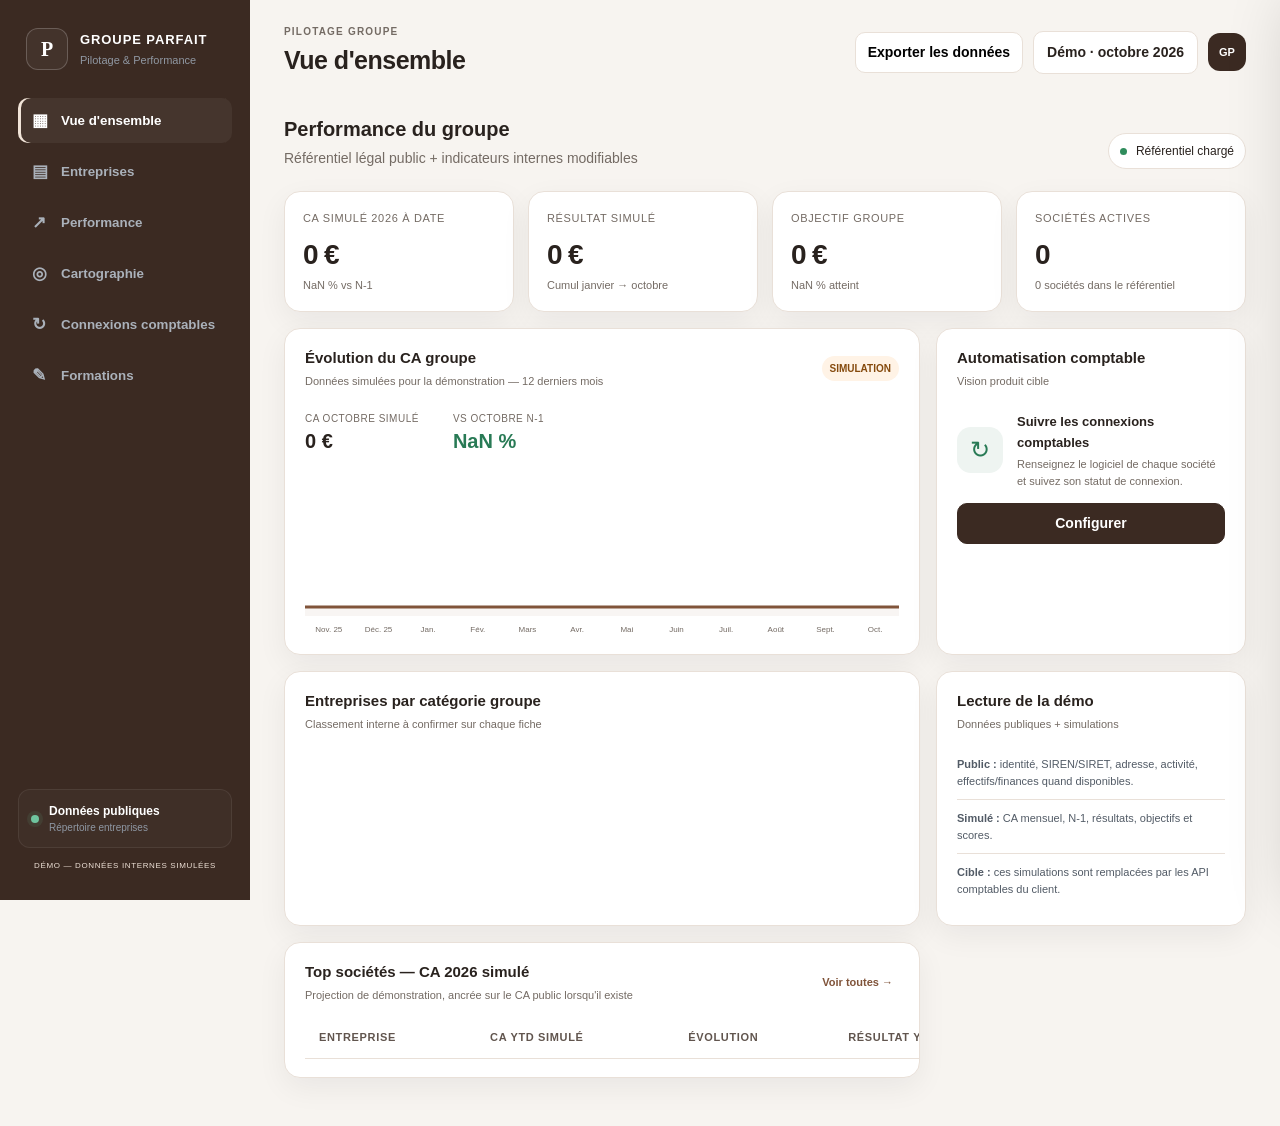
==== commit 56cfce8e: "Refonte UX/UI - Application audit complet" ====
--- a/index.html
+++ b/index.html
@@ -3,44 +3,213 @@
 <head>
   <meta charset="UTF-8" />
   <meta name="viewport" content="width=device-width, initial-scale=1.0" />
-  <meta name="description" content="Découvrez la démonstration du pilotage multi-entreprises du Groupe Parfait : cartographie, performances, connexions comptables et formations." />
-  <title>Bienvenue — Démo Groupe Parfait</title>
-  <link rel="stylesheet" href="style.css?v=20261103-1" />
-  <link rel="stylesheet" href="access.css?v=20261103-1" />
-  <script src="access.js?v=20261103-1" defer></script>
+  <title>Groupe Parfait — Pilotage & Performance</title>
+  <link rel="stylesheet" href="style.css?v=uxui-demo-1" />
+  <link rel="stylesheet" href="cartography.css?v=20261021-4" />
+  <link rel="stylesheet" href="training.css?v=20261029-1" />
+  <link rel="stylesheet" href="connections.css?v=20261029-1" />
 </head>
-<body data-page="welcome" class="welcome-page">
-  <header class="welcome-header">
-    <a class="welcome-brand" href="index.html" aria-label="Groupe Parfait — accueil"><span class="welcome-brand-mark">P</span><span><strong>GROUPE PARFAIT</strong><small>Pilotage & Performance</small></span></a>
-    <nav aria-label="Navigation principale"><a href="#projet">Le projet</a><a href="#modules">Les modules</a><a href="#acces" class="welcome-nav-cta">Accéder à la démo <span aria-hidden="true">↗</span></a></nav>
-  </header>
-
-  <main>
-    <section class="welcome-hero" aria-labelledby="welcome-title">
-      <div class="welcome-hero-copy">
-        <span class="welcome-kicker"><span></span> UNE DÉMONSTRATION DE PILOTAGE GROUPE</span>
-        <h1 id="welcome-title">Une vision claire de chaque entreprise. <em>Une lecture commune du groupe.</em></h1>
-        <p>Bienvenue dans la démo Groupe Parfait. Explorez un espace de pilotage conçu pour rapprocher les sociétés, leurs indicateurs, leurs logiciels et les actions de formation.</p>
-        <div class="welcome-hero-actions"><a class="welcome-primary" href="#acces">Découvrir la démo <span aria-hidden="true">↗</span></a><a class="welcome-text-link" href="#projet">Comprendre le projet <span aria-hidden="true">↓</span></a></div>
-        <div class="welcome-hero-foot"><span class="welcome-foot-rule"></span><span>Une démonstration interactive<br>avec des données clairement signalées comme simulées.</span></div>
+<body>
+  <div class="app-shell">
+    <aside class="sidebar">
+      <div class="brand">
+        <div class="brand-mark">P</div>
+        <div>
+          <strong>GROUPE PARFAIT</strong>
+          <span>Pilotage & Performance</span>
+        </div>
       </div>
-      <div class="welcome-hero-visual" aria-label="Aperçu illustratif des modules du tableau de bord">
-        <div class="visual-glow"></div>
-        <div class="visual-window">
-          <div class="visual-window-top"><span class="visual-mini-brand">P</span><span>Vue d’ensemble</span><span class="visual-status"><i></i> Démo active</span></div>
-          <div class="visual-window-body"><div class="visual-label">PILOTAGE GROUPE</div><strong>Tout le groupe,<br>au même endroit.</strong><div class="visual-metrics"><div><small>01</small><b>Entreprises</b><span>Référentiel partagé</span></div><div><small>02</small><b>Performance</b><span>Indicateurs consolidés</span></div></div><div class="visual-chart"><div class="visual-chart-head"><span>Évolution du groupe</span><span>↗</span></div><svg viewBox="0 0 440 120" preserveAspectRatio="none" aria-hidden="true"><defs><linearGradient id="chartFill" x1="0" x2="0" y1="0" y2="1"><stop stop-color="#bd8666" stop-opacity=".32"/><stop offset="1" stop-color="#bd8666" stop-opacity="0"/></linearGradient></defs><path d="M0 104 C45 95 60 100 94 78 S144 72 174 85 S220 65 253 68 S290 50 324 58 S368 34 396 39 S423 20 440 14 L440 120 L0 120 Z" fill="url(#chartFill)"/><path d="M0 104 C45 95 60 100 94 78 S144 72 174 85 S220 65 253 68 S290 50 324 58 S368 34 396 39 S423 20 440 14" fill="none" stroke="#9b6041" stroke-width="3"/></svg></div></div>
-        </div>
-        <div class="visual-floating visual-floating-one"><span>◎</span><div><b>Cartographie</b><small>Relier pôles, sociétés et outils</small></div></div>
-        <div class="visual-floating visual-floating-two"><span>↻</span><div><b>Connexions</b><small>Suivi par entreprise</small></div></div>
+
+      <nav class="nav">
+        <button class="nav-item active" data-view="overview"><span aria-hidden="true">▦</span> Vue d'ensemble</button>
+        <button class="nav-item" data-view="companies"><span aria-hidden="true">▤</span> Entreprises</button>
+        <button class="nav-item" data-view="performance"><span aria-hidden="true">↗</span> Performance</button>
+        <button class="nav-item" data-view="map"><span aria-hidden="true">◎</span> Cartographie</button>
+        <button class="nav-item" data-view="connections"><span aria-hidden="true">↻</span> Connexions comptables</button>
+        <button class="nav-item" data-view="registrations"><span aria-hidden="true">✎</span> Formations</button>
+      </nav>
+
+      <div class="sidebar-bottom">
+        <div class="source-card">
+          <div class="source-dot"></div>
+          <div><b>Données publiques</b><small>Répertoire entreprises</small></div>
+        </div>
+        <div class="demo-tag">DÉMO — DONNÉES INTERNES SIMULÉES</div>
       </div>
-    </section>
-
-    <section id="projet" class="welcome-intro" aria-labelledby="project-title"><div class="welcome-section-index">01 / LE PROJET</div><div><h2 id="project-title">Un espace commun pour piloter un groupe aux activités multiples.</h2><p>La démo rassemble quatre grandes familles d’activité — immobilier, automobile, alimentaire et industrie — dans une même interface. Elle montre comment suivre les sociétés individuellement et retrouver une vue d’ensemble utile aux différents responsables du groupe.</p></div></section>
-
-    <section id="modules" class="welcome-modules" aria-labelledby="modules-title"><div class="welcome-section-head"><div><span class="welcome-section-index">02 / À EXPLORER</span><h2 id="modules-title">Quatre façons de lire le groupe.</h2></div><p>Des parcours concrets pour découvrir le fonctionnement de l’outil.</p></div><div class="welcome-module-grid"><article><span class="module-icon">▤</span><span class="module-number">01</span><h3>Entreprises & KPI</h3><p>Retrouvez les fiches des sociétés, leurs indicateurs et leurs notes de travail.</p></article><article><span class="module-icon">◎</span><span class="module-number">02</span><h3>Cartographie</h3><p>Parcourez les pôles, les entreprises et les logiciels dans une vue interactive.</p></article><article><span class="module-icon">↻</span><span class="module-number">03</span><h3>Connexions comptables</h3><p>Visualisez l’outil renseigné et l’état de connexion simulé pour chaque société.</p></article><article><span class="module-icon">✎</span><span class="module-number">04</span><h3>Formations</h3><p>Découvrez le parcours allant de l’inscription au suivi de l’impact.</p></article></div></section>
-
-    <section id="acces" class="welcome-access" aria-labelledby="access-title"><div class="welcome-access-copy"><span class="welcome-section-index">03 / ACCÈS À LA DÉMO</span><h2 id="access-title">À vous de prendre<br>la main.</h2><p>Créez votre accès ou connectez-vous pour entrer dans le tableau de bord de démonstration.</p><div class="access-steps"><div><span>1</span><p>Créez un compte avec votre adresse e-mail.</p></div><div><span>2</span><p>Explorez librement les modules de la démo.</p></div></div><p class="access-local-note">Accès de démonstration : les comptes restent sur cet appareil et les données sont communes aux comptes du même navigateur. Un service dédié sera nécessaire pour un accès partagé et sécurisé entre appareils.</p></div><div class="access-card"><div class="access-card-heading"><span class="access-card-icon">P</span><span>ESPACE DE DÉMONSTRATION</span></div><div class="access-tabs" role="tablist" aria-label="Mode d’accès"><button type="button" role="tab" id="loginTab" aria-controls="loginPanel" aria-selected="true" class="active">Se connecter</button><button type="button" role="tab" id="signupTab" aria-controls="signupPanel" aria-selected="false">Créer un compte</button></div><div id="loginPanel" role="tabpanel" aria-labelledby="loginTab"><h3>Ravi de vous retrouver.</h3><p>Connectez-vous pour continuer votre visite.</p><form id="loginForm" class="access-form"><label>Adresse e-mail<input type="email" name="email" autocomplete="email" placeholder="vous@entreprise.fr" required maxlength="254" /></label><label>Mot de passe<input type="password" name="password" autocomplete="current-password" placeholder="Votre mot de passe" required /></label><button class="welcome-primary" type="submit">Entrer dans la démo <span aria-hidden="true">↗</span></button><p id="loginMessage" class="access-message" role="status" aria-live="polite"></p></form></div><div id="signupPanel" role="tabpanel" aria-labelledby="signupTab" hidden><h3>Bienvenue dans la démo.</h3><p>Créez votre accès en quelques instants.</p><form id="signupForm" class="access-form"><label>Adresse e-mail<input type="email" name="email" autocomplete="email" placeholder="vous@entreprise.fr" required maxlength="254" /></label><label>Mot de passe<input type="password" name="password" autocomplete="new-password" placeholder="8 caractères minimum" minlength="8" required /></label><label>Confirmer le mot de passe<input type="password" name="confirm" autocomplete="new-password" placeholder="Répétez votre mot de passe" minlength="8" required /></label><button class="welcome-primary" type="submit">Créer mon accès <span aria-hidden="true">↗</span></button><p id="signupMessage" class="access-message" role="status" aria-live="polite"></p></form></div><div class="access-card-footer">Une démo de Xyma Partners pour le Groupe Parfait.</div></div></section>
-  </main>
-  <footer class="welcome-footer"><div class="welcome-brand"><span class="welcome-brand-mark">P</span><span><strong>GROUPE PARFAIT</strong><small>Pilotage & Performance</small></span></div><p>Démo de pilotage multi-entreprises · Réalisée par Xyma Partners</p><a href="#welcome-title">Retour en haut ↑</a></footer>
+    </aside>
+
+    <main class="main" id="mainContent">
+      <header class="topbar">
+        <div>
+          <p class="eyebrow" id="pageEyebrow">PILOTAGE GROUPE</p>
+          <h1 tabindex="-1" id="pageTitle">Vue d'ensemble</h1>
+        </div>
+        <div class="top-actions">
+          <button class="btn ghost" id="exportBtn">Exporter les données</button>
+          <div class="period-pill">Démo · octobre 2026</div>
+          <div class="avatar">GP</div>
+        </div>
+      </header>
+
+      <section id="overviewView" class="view active">
+        <div class="hero-row">
+          <div>
+            <h2>Performance du groupe</h2>
+            <p class="muted">Référentiel légal public + indicateurs internes modifiables</p>
+          </div>
+          <div class="status-chip"><span></span> Référentiel chargé</div>
+        </div>
+
+        <div class="kpi-grid" id="overviewKpis"></div>
+
+        <div class="dashboard-grid">
+          <article class="panel span-8">
+            <div class="panel-head"><div><h3>Évolution du CA groupe</h3><p>Données simulées pour la démonstration — 12 derniers mois</p></div><span class="badge orange">SIMULATION</span></div>
+            <div id="groupTrend" class="trend-panel"></div>
+          </article>
+
+          <article class="panel span-4">
+            <div class="panel-head"><div><h3>Automatisation comptable</h3><p>Vision produit cible</p></div></div>
+            <div id="automationCard" class="automation-card"></div>
+          </article>
+
+          <article class="panel span-8">
+            <div class="panel-head"><div><h3>Entreprises par catégorie groupe</h3><p>Classement interne à confirmer sur chaque fiche</p></div></div>
+            <div id="sectorBars" class="sector-bars"></div>
+          </article>
+
+          <article class="panel span-4">
+            <div class="panel-head"><div><h3>Lecture de la démo</h3><p>Données publiques + simulations</p></div></div>
+            <div class="demo-explain"><p><b>Public :</b> identité, SIREN/SIRET, adresse, activité, effectifs/finances quand disponibles.</p><p><b>Simulé :</b> CA mensuel, N-1, résultats, objectifs et scores.</p><p><b>Cible :</b> ces simulations sont remplacées par les API comptables du client.</p></div>
+          </article>
+
+          <article class="panel span-8">
+            <div class="panel-head">
+              <div><h3>Top sociétés — CA 2026 simulé</h3><p>Projection de démonstration, ancrée sur le CA public lorsqu'il existe</p></div>
+              <button class="link-btn" data-go="companies">Voir toutes →</button>
+            </div>
+            <div class="table-wrap compact"><table><thead><tr><th>Entreprise</th><th>CA YTD simulé</th><th>Évolution</th><th>Résultat YTD</th></tr></thead><tbody id="financialTop"></tbody></table></div>
+          </article>
+
+          
+        </div>
+      </section>
+
+      <section id="companiesView" class="view">
+        <div class="toolbar panel">
+          <div class="search-box"><span>⌕</span><input id="companySearch" aria-label="Rechercher une entreprise" type="search" placeholder="Rechercher une entreprise, un SIREN, une ville…" /></div>
+          <select id="statusFilter" aria-label="Statut de l’entreprise"><option value="all">Tous les statuts</option><option value="A">Actives</option><option value="C">Fermées</option></select>
+          <select id="sectorFilter" aria-label="Catégorie groupe"><option value="all">Toutes les catégories</option><option>Immobilier</option><option>Automobile</option><option>Alimentaire</option><option>Industrie</option><option value="">À classer</option></select>
+          <select id="accountingFilter" aria-label="Logiciel comptable"><option value="all">Tous les logiciels comptables</option></select>
+          <select id="managerFilter" aria-label="Dirigeant"><option value="all">Tous les dirigeants</option><option value="robert">Robert Parfait</option><option value="kevin">Kévin Parfait</option><option value="both">Robert + Kévin</option></select>
+          <span class="result-count" id="companyCount"></span>
+        </div>
+        <div class="panel table-panel">
+          <div class="bulk-actions"><span id="selectedCount" aria-live="polite">0 entreprise sélectionnée</span><button class="btn primary" id="bulkKpiBtn" disabled>+ Appliquer un KPI au lot</button><button class="btn ghost" id="clearSelectionBtn" disabled>Effacer la sélection</button></div>
+          <div class="table-wrap"><table class="company-table"><thead><tr><th><input id="selectVisibleCompanies" type="checkbox" aria-label="Sélectionner les entreprises affichées" /></th><th>Entreprise</th><th>SIREN</th><th>Catégorie groupe</th><th>Logiciel comptable</th><th>Activité</th><th>Ville</th><th>Effectif</th><th>CA 2026 simulé</th><th>Évolution</th><th>Statut</th><th></th></tr></thead><tbody id="companiesTable"></tbody></table></div>
+        </div>
+      </section>
+
+      <section id="performanceView" class="view">
+        <div class="notice"><b>Indicateurs de démonstration.</b> Les scores internes ci-dessous sont simulés localement pour montrer le fonctionnement. Ils ne proviennent pas des données publiques.</div>
+        <div class="kpi-grid" id="performanceKpis"></div>
+        <div class="panel">
+          <div class="panel-head">
+            <div><h3>Score illustratif</h3><p>Score de simulation : 55 % réalisation du CA, 25 % composante de marge et 20 % composante fictive. Seuils illustratifs : 92 et 100.</p></div>
+            <select id="performanceFilter"><option value="all">Toutes</option><option value="red">En alerte</option><option value="orange">À surveiller</option><option value="green">Objectif atteint</option></select>
+          </div>
+          <div class="table-wrap"><table><thead><tr><th>Entreprise</th><th>Secteur</th><th>CA YTD simulé</th><th>Évolution N-1</th><th>Résultat YTD</th><th>Score</th><th>Statut</th></tr></thead><tbody id="performanceTable"></tbody></table></div>
+        </div>
+      </section>
+
+      <section id="mapView" class="view">
+        <div class="panel map-module">
+          <div class="map-module-header">
+            <div><h3>Cartographie du groupe</h3><p>Explorez les catégories, les logiciels et les entreprises du référentiel.</p></div>
+            <div class="map-controls">
+              <div class="map-search-wrap"><input id="mapSearch" type="search" placeholder="Entreprise, logiciel, famille, pôle…" aria-label="Rechercher dans la cartographie" autocomplete="off" role="combobox" aria-controls="mapSearchResults" aria-expanded="false" /><div id="mapSearchResults" class="map-search-results" role="listbox" hidden></div></div>
+              <div class="map-mode-switch" role="group" aria-label="Vue de la cartographie">
+                <button type="button" class="map-mode-button active" data-map-mode="category" aria-pressed="true">Par pôle</button>
+                <button type="button" class="map-mode-button" data-map-mode="software" aria-pressed="false">Par logiciel</button>
+              </div>
+              <label class="map-sample-toggle"><input id="mapSampleToggle" type="checkbox" checked /> Afficher l’échantillon démo</label>
+            </div>
+          </div>
+          <div id="mapSummary" class="map-summary"></div>
+          <div class="map-disclaimer">Démonstration : les affectations logicielles et KPI de huit entreprises sont fictifs. Ils restent dans cette cartographie, sans modifier les fiches ni l’export. Les montants et scores sont simulés.</div>
+          <div id="mapToolbar" class="map-toolbar"></div>
+          <div class="map-workspace">
+            <div id="mapCanvas" class="map-canvas" aria-label="Cartographie interactive"></div>
+            <aside id="mapInsights" class="map-insights" aria-label="Analyse de la sélection"></aside>
+          </div>
+        </div>
+      </section>
+
+      <section id="connectionsView" class="view">
+        <div class="notice"><b>Connexions de démonstration.</b> Les statuts et dates de synchronisation ci-dessous sont simulés dans ce navigateur. Aucun logiciel comptable réel n’est connecté et aucune donnée n’est importée automatiquement.</div>
+        <div class="connection-hero panel">
+          <div><p class="eyebrow">SUIVI PAR ENTREPRISE</p><h2>Connexions comptables</h2><p>Retrouvez le logiciel de chaque société, renseignez les outils manquants et suivez l’état de connexion et la dernière synchronisation, entreprise par entreprise.</p></div>
+          <div class="sync-visual"><div class="sync-node">Sage</div><div class="sync-node">Cegid</div><div class="sync-center">PARFAIT<br><small>Data Hub</small></div><div class="sync-node">EBP</div><div class="sync-node">ERP</div></div>
+        </div>
+        <div id="connectionSummary" class="connection-summary"></div>
+        <div class="connection-section-title"><div><h3>Écosystème comptable</h3><p>Sélectionnez un logiciel pour filtrer les entreprises qui l’utilisent.</p></div><button type="button" class="connection-reset-filter" id="connectionResetTool" hidden>Voir tous les logiciels ×</button></div>
+        <div class="connections-grid" id="connectionsGrid"></div>
+        <div class="panel connection-workspace">
+          <div class="connection-workspace-head"><div><h3>Entreprises du groupe</h3><p>Recherchez une société, puis ouvrez sa fiche de connexion.</p></div><span id="connectionResultCount"></span></div>
+          <div class="connection-toolbar"><label class="connection-search"><span aria-hidden="true">⌕</span><input id="connectionSearch" type="search" placeholder="Nom, SIREN, ville ou logiciel…" aria-label="Rechercher une entreprise à connecter" /></label><select id="connectionStatusFilter" aria-label="Filtrer par statut de connexion"><option value="all">Tous les statuts</option><option value="connected">Connectées (démo)</option><option value="pending">Outil connu, non connecté</option><option value="missing">Logiciel non renseigné</option></select></div>
+          <div class="connection-layout"><div id="connectionCompanyList" class="connection-company-list"></div><aside id="connectionDetail" class="connection-detail" aria-label="Détail de la connexion comptable"></aside></div>
+        </div>
+        <div class="panel data-flow"><div class="panel-head"><div><h3>Flux cible en production</h3><p>Cette chaîne est illustrée, pas encore active dans la démo.</p></div></div><div class="flow-row"><div>Logiciel de chaque société<br><small>Renseigné dans sa fiche</small></div><span>→</span><div>Connecteur dédié<br><small>API · export · SFTP</small></div><span>→</span><div>Données financières fiables<br><small>Contrôles · historique</small></div><span>→</span><div>Dashboard groupe<br><small>Actualisation vérifiée</small></div></div></div>
+      </section>
+
+      <section id="registrationsView" class="view">
+        <div class="training-intro"><div><p class="eyebrow">PARCOURS DE FORMATION</p><h2>Former, suivre et mesurer l’impact</h2><p>De l’inscription au questionnaire de satisfaction, suivez chaque étape au même endroit.</p></div><button class="btn primary" id="trainingCreateButton" type="button">+ Créer une formation test</button></div>
+        <div class="training-notice"><b>Démo interactive.</b> Les trois formations terminées et la formation à venir contiennent des données fictives. Les inscriptions, présences, supports ajoutés et réponses testées sur cet appareil sont conservés uniquement dans ce navigateur. Une collecte centralisée sur plusieurs appareils nécessite un service sécurisé.</div>
+        <div id="trainingSummary" class="training-summary"></div>
+        <div class="panel training-create-panel" id="trainingCreatePanel" hidden>
+          <div class="panel-head"><div><h3>Créer une formation test</h3><p>Choisissez l’entreprise et les dates pour générer son formulaire d’inscription.</p></div><button type="button" class="btn ghost" id="trainingCreateClose">Fermer</button></div>
+          <form id="trainingForm" class="form-grid">
+            <label class="full">Nom de la formation<input id="trainingTitle" required maxlength="120" placeholder="Ex. Prise en main du logiciel de gestion" /></label>
+            <label>Entreprise concernée<select id="trainingCompany" required><option value="">Choisir une entreprise</option></select></label>
+            <label>Format des dates<select id="trainingDateMode"><option value="single">Une date</option><option value="period">Une période / plusieurs dates</option></select></label>
+            <label>Date de début<input id="trainingStart" type="date" required /></label>
+            <label id="trainingEndLabel" hidden>Date de fin<input id="trainingEnd" type="date" /></label>
+            <label class="full">Adresse recevant les inscriptions<input id="trainingEmail" type="email" required maxlength="254" value="xymapartners.contact@gmail.com" /></label>
+            <p class="full training-form-help">Le formulaire fonctionne par e-mail. Le suivi automatisé des participants et les étapes suivantes sont réservés à la version complète.</p>
+            <div class="form-actions full"><button class="btn primary" type="submit">Créer la formation et son formulaire</button></div>
+          </form>
+        </div>
+        <div class="training-list-head"><div class="training-tabs" role="group" aria-label="Période des formations"><button type="button" class="training-tab active" data-training-tab="active" aria-pressed="true">En cours et à venir <span id="trainingActiveCount"></span></button><button type="button" class="training-tab" data-training-tab="history" aria-pressed="false">Historique <span id="trainingHistoryCount"></span></button></div></div>
+        <div class="training-layout"><div class="panel training-list-panel"><div id="trainingList" class="training-list"></div></div><div id="trainingDetail" class="panel training-detail-panel"></div></div>
+      </section>
+    </main>
+  </div>
+
+  <div class="drawer-overlay" id="drawerOverlay"></div>
+  <aside class="company-drawer" id="companyDrawer" role="dialog" aria-label="Fiche entreprise" inert>
+    <button class="drawer-close" id="drawerClose" aria-label="Fermer la fiche">×</button>
+    <div id="drawerContent"></div>
+  </aside>
+
+  <div class="modal-overlay" id="kpiModalOverlay" role="dialog" aria-labelledby="kpiDialogTitle" inert>
+    <div class="modal">
+      <div class="modal-head"><h3 id="kpiDialogTitle">Ajouter un KPI</h3><button id="kpiModalClose" aria-label="Fermer le formulaire KPI">×</button></div>
+      <form id="kpiForm" class="form-grid">
+        <p class="full modal-context" id="kpiModalContext"></p>
+        <div id="kpiScope" class="full kpi-scope"></div>
+        <label>Nom du KPI<input id="kpiName" required placeholder="Ex. Satisfaction client" /></label>
+        <label>Unité<select id="kpiUnit"><option>%</option><option>€</option><option>k€</option><option>M€</option><option>nombre</option><option>jours</option><option>heures</option><option>score</option></select></label>
+        <label>Valeur<input id="kpiValue" type="number" step="any" required /></label>
+        <label>Objectif<input id="kpiTarget" type="number" step="any" required /></label>
+        <label class="full">Commentaire<textarea id="kpiComment" rows="3" placeholder="Commentaire interne…"></textarea></label>
+        <div class="form-actions full"><button type="button" class="btn ghost" id="kpiCancel">Annuler</button><button class="btn primary" type="submit">Enregistrer</button></div>
+      </form>
+    </div>
+  </div>
+
+  <script src="data/companies-data.js"></script>
+  <script src="connections.js?v=uxui-demo-1"></script>
+  <script src="app.js?v=uxui-demo-1"></script>
+  <script src="training.js?v=20261029-1"></script>
 </body>
 </html>
--- a/style.css
+++ b/style.css
@@ -0,0 +1,95 @@
+:root{
+  --bg:#f7f4f0;--panel:#fff;--text:#29221e;--muted:#746b64;--line:#e9e0d8;--dark:#3b2a22;
+  --accent:#80543a;--accent-soft:#f1e4d8;--green:#287a55;--orange:#b36b16;--red:#b13b3b;--blue:#365f91;
+  --shadow:0 10px 30px rgba(15,23,42,.06);--radius:16px;
+}
+*{box-sizing:border-box} body{margin:0;background:var(--bg);color:var(--text);font:14px/1.5 Inter,ui-sans-serif,-apple-system,BlinkMacSystemFont,"Segoe UI",sans-serif}.app-shell{min-height:100vh;display:flex}.sidebar{width:250px;background:var(--dark);color:#fff;position:fixed;inset:0 auto 0 0;padding:28px 18px;display:flex;flex-direction:column;z-index:20}.brand{display:flex;align-items:center;gap:12px;padding:0 8px 28px}.brand-mark{width:42px;height:42px;border:1px solid #ffffff35;border-radius:12px;display:grid;place-items:center;font:700 20px Georgia,serif;background:#ffffff0b}.brand strong{font-size:13px;letter-spacing:.07em}.brand span{display:block;color:#9098a3;font-size:11px;margin-top:2px}.nav{display:flex;flex-direction:column;gap:6px}.nav-item{border:0;background:transparent;color:#aab1ba;text-align:left;border-radius:10px;padding:12px 14px;display:flex;align-items:center;gap:11px;cursor:pointer;font-weight:600}.nav-item:hover,.nav-item.active{background:#ffffff0d;color:#fff}.nav-item.active{box-shadow:inset 3px 0 var(--accent-soft)}.nav-item span{font-size:17px;width:18px}.sidebar-bottom{margin-top:auto}.source-card{padding:12px;border:1px solid #ffffff12;border-radius:12px;display:flex;gap:10px;align-items:center;background:#ffffff06}.source-dot{width:8px;height:8px;border-radius:50%;background:#6fc49e;box-shadow:0 0 0 4px #6fc49e18}.source-card b,.source-card small{display:block}.source-card b{font-size:12px}.source-card small{color:#8f98a4;font-size:10px}.demo-tag{font-size:8px;letter-spacing:.08em;color:#737c88;margin-top:12px;text-align:center}.main{margin-left:250px;padding:0 34px 48px;width:calc(100% - 250px)}.topbar{height:104px;display:flex;align-items:center;justify-content:space-between}.eyebrow{font-size:10px;letter-spacing:.12em;color:var(--muted);font-weight:700;margin:0 0 3px}.topbar h1{font-size:25px;margin:0;letter-spacing:-.02em}.top-actions{display:flex;align-items:center;gap:10px}.period-pill{background:#fff;border:1px solid var(--line);border-radius:10px;padding:10px 13px;font-weight:600}.avatar{width:38px;height:38px;border-radius:12px;background:var(--dark);color:#fff;display:grid;place-items:center;font-size:11px;font-weight:700}.view{display:none}.view.active{display:block}.hero-row{display:flex;justify-content:space-between;align-items:flex-end;margin:10px 0 22px}.hero-row h2{font-size:20px;margin:0}.muted{margin:4px 0 0;color:var(--muted)}.status-chip{background:#fff;border:1px solid var(--line);padding:8px 11px;border-radius:999px;font-size:12px}.status-chip span{display:inline-block;width:7px;height:7px;border-radius:50%;background:#2f8c5c;margin-right:6px}.kpi-grid{display:grid;grid-template-columns:repeat(4,1fr);gap:14px;margin-bottom:16px}.kpi-card{background:var(--panel);border:1px solid var(--line);border-radius:var(--radius);padding:18px;box-shadow:var(--shadow)}.kpi-label{font-size:11px;color:var(--muted);text-transform:uppercase;letter-spacing:.06em}.kpi-value{font-size:28px;font-weight:750;letter-spacing:-.04em;margin:7px 0 1px}.kpi-note{font-size:11px;color:var(--muted)}.dashboard-grid{display:grid;grid-template-columns:repeat(12,1fr);gap:16px}.span-8{grid-column:span 8}.span-4{grid-column:span 4}.panel{background:#fff;border:1px solid var(--line);border-radius:var(--radius);box-shadow:var(--shadow)}.panel-head{padding:18px 20px 14px;display:flex;justify-content:space-between;gap:12px;align-items:center}.panel-head h3{font-size:15px;margin:0}.panel-head p{font-size:11px;color:var(--muted);margin:3px 0 0}.sector-bars{padding:4px 20px 20px}.sector-row{display:grid;grid-template-columns:140px 1fr 32px;gap:10px;align-items:center;margin:11px 0;font-size:12px}.bar-track{height:7px;background:#edf0f2;border-radius:99px;overflow:hidden}.bar-fill{height:100%;background:var(--accent);border-radius:99px}.rank-list{padding:0 20px 20px}.rank-item{display:flex;justify-content:space-between;padding:11px 0;border-bottom:1px solid var(--line)}.rank-item:last-child{border:0}.rank-item small{color:var(--muted)}.rank-count{font-weight:700}.coverage-list{padding:0 20px 20px}.coverage-item{margin:14px 0}.coverage-line{display:flex;justify-content:space-between;font-size:12px;margin-bottom:6px}.coverage-track{height:6px;background:#edf0f2;border-radius:99px}.coverage-fill{height:100%;background:#4c718c;border-radius:99px}.table-wrap{overflow:auto}.table-wrap.compact{padding:0 20px 18px}table{width:100%;border-collapse:collapse;min-width:720px}th{text-align:left;color:#8a919b;text-transform:uppercase;font-size:9px;letter-spacing:.06em;font-weight:700;padding:12px 14px;border-bottom:1px solid var(--line)}td{padding:13px 14px;border-bottom:1px solid #edf0f2;font-size:12px;vertical-align:middle}tbody tr:hover{background:#f8fafb}.company-name{font-weight:700;color:#1d2227}.company-sub{font-size:10px;color:var(--muted);margin-top:2px}.money{font-variant-numeric:tabular-nums;font-weight:650}.badge{display:inline-flex;align-items:center;gap:5px;padding:5px 8px;border-radius:999px;font-size:10px;font-weight:700}.badge.active,.badge.green{background:#eaf5ef;color:var(--green)}.badge.closed,.badge.red{background:#fbecec;color:var(--red)}.badge.orange{background:#fff3e6;color:var(--orange)}.badge.neutral{background:#f0f2f4;color:#656d77}.link-btn{border:0;background:none;color:var(--accent);font-size:11px;font-weight:700;cursor:pointer}.toolbar{padding:12px;display:flex;gap:9px;align-items:center;margin-bottom:14px}.search-box{flex:1;min-width:260px;display:flex;align-items:center;gap:8px;border:1px solid var(--line);background:#f9fafb;border-radius:10px;padding:9px 11px}.search-box input{width:100%;border:0;outline:0;background:transparent;font:inherit}.toolbar select,.panel-head select{border:1px solid var(--line);background:#fff;border-radius:10px;padding:9px 10px;font:inherit;color:#4d5560}.result-count{white-space:nowrap;color:var(--muted);font-size:11px;padding:0 8px}.table-panel{overflow:hidden}.company-table tbody tr{cursor:pointer}.btn{border:1px solid var(--line);border-radius:10px;padding:9px 12px;font:inherit;font-weight:650;cursor:pointer}.btn.ghost{background:#fff}.btn.primary{background:var(--dark);border-color:var(--dark);color:#fff}.notice{border:1px solid #f1d5a8;background:#fff9ee;color:#745226;border-radius:12px;padding:12px 15px;margin-bottom:14px;font-size:12px}.score{display:flex;align-items:center;gap:8px}.score-bar{width:76px;height:6px;background:#edf0f2;border-radius:99px;overflow:hidden}.score-fill{height:100%;border-radius:99px}.score-fill.green{background:var(--green)}.score-fill.orange{background:var(--orange)}.score-fill.red{background:var(--red)}.group-map{padding:20px;display:grid;grid-template-columns:repeat(3,1fr);gap:14px}.group-node{border:1px solid var(--line);border-radius:14px;padding:16px;background:#fafbfc}.group-node h4{margin:0 0 4px}.group-node p{margin:0;color:var(--muted);font-size:11px}.group-companies{display:flex;flex-wrap:wrap;gap:6px;margin-top:12px}.company-pill{background:#fff;border:1px solid var(--line);border-radius:8px;padding:6px 8px;font-size:10px;cursor:pointer}.drawer-overlay{position:fixed;inset:0;background:#0d111780;opacity:0;pointer-events:none;transition:.2s;z-index:40}.drawer-overlay.open{opacity:1;pointer-events:auto}.company-drawer{position:fixed;right:-720px;top:0;width:min(690px,94vw);height:100vh;background:#fff;z-index:50;transition:.28s ease;box-shadow:-20px 0 60px rgba(0,0,0,.16);overflow-y:auto}.company-drawer.open{right:0}.drawer-close{position:absolute;right:18px;top:18px;border:1px solid var(--line);background:#fff;width:34px;height:34px;border-radius:10px;font-size:20px;cursor:pointer}.drawer-header{padding:32px 34px 22px;border-bottom:1px solid var(--line)}.drawer-header .eyebrow{margin-bottom:6px}.drawer-header h2{font-size:25px;margin:0 50px 4px 0}.drawer-body{padding:26px 34px 50px}.section-title{font-size:11px;letter-spacing:.08em;text-transform:uppercase;color:#7e8792;font-weight:750;margin:4px 0 12px}.info-grid{display:grid;grid-template-columns:repeat(2,1fr);gap:10px;margin-bottom:24px}.info-box{border:1px solid var(--line);border-radius:12px;padding:12px}.info-box small{display:block;color:var(--muted);font-size:9px;text-transform:uppercase;letter-spacing:.05em;margin-bottom:4px}.info-box b{font-size:12px;word-break:break-word}.data-source{font-size:9px;color:#8b939d;margin-top:4px}.internal-box{border-color:#d6e4df;background:#f7fbf9}.finance-grid{display:grid;grid-template-columns:repeat(3,1fr);gap:10px;margin-bottom:24px}.finance-card{background:#f7f8fa;border-radius:12px;padding:14px}.finance-card small{color:var(--muted);font-size:9px;text-transform:uppercase}.finance-card strong{display:block;font-size:17px;margin-top:4px}.edit-form{display:grid;grid-template-columns:1fr 1fr;gap:10px;margin-bottom:24px}.edit-form label,.form-grid label{font-size:10px;color:var(--muted);font-weight:650}.edit-form input,.edit-form textarea,.edit-form select,.form-grid input,.form-grid textarea,.form-grid select{width:100%;margin-top:5px;border:1px solid var(--line);border-radius:9px;padding:10px;font:inherit;color:var(--text);background:#fff}.edit-form .full,.form-grid .full{grid-column:1/-1}.kpi-list{display:flex;flex-direction:column;gap:8px;margin-bottom:14px}.kpi-row{display:grid;grid-template-columns:1.5fr .65fr .65fr .8fr auto;gap:8px;align-items:center;padding:11px;border:1px solid var(--line);border-radius:10px}.kpi-row span,.kpi-row b{font-size:11px}.kpi-row small{color:var(--muted)}.icon-btn{border:0;background:#f2f4f6;border-radius:8px;width:28px;height:28px;cursor:pointer}.modal-overlay{position:fixed;inset:0;background:#0d111780;display:none;place-items:center;z-index:70}.modal-overlay.open{display:grid}.modal{width:min(530px,92vw);background:#fff;border-radius:16px;box-shadow:0 30px 80px rgba(0,0,0,.25)}.modal-head{display:flex;justify-content:space-between;padding:18px 20px;border-bottom:1px solid var(--line)}.modal-head h3{margin:0}.modal-head button{border:0;background:none;font-size:22px;cursor:pointer}.form-grid{display:grid;grid-template-columns:1fr 1fr;gap:12px;padding:20px}.form-actions{display:flex;justify-content:flex-end;gap:8px;margin-top:4px}.empty{text-align:center;color:var(--muted);padding:34px}.positive{color:var(--green)}.negative{color:var(--red)}
+@media(max-width:1050px){.sidebar{width:210px}.main{margin-left:210px;width:calc(100% - 210px);padding:0 20px 40px}.kpi-grid{grid-template-columns:repeat(2,1fr)}.span-8,.span-4{grid-column:span 12}.group-map{grid-template-columns:repeat(2,1fr)}}
+@media(max-width:760px){.sidebar{position:static;width:100%;height:auto;padding:14px}.app-shell{display:block}.nav{flex-direction:row;overflow:auto}.sidebar-bottom{display:none}.main{margin:0;width:100%;padding:0 14px 32px}.topbar{height:90px}.top-actions .btn,.period-pill{display:none}.kpi-grid{grid-template-columns:1fr 1fr}.toolbar{flex-wrap:wrap}.search-box{min-width:100%}.group-map{grid-template-columns:1fr}.info-grid,.finance-grid,.edit-form{grid-template-columns:1fr}.kpi-row{grid-template-columns:1fr 1fr}.kpi-row>*:nth-child(n+3){display:none}}
+.trend-panel{padding:4px 20px 18px}.trend-summary{display:flex;gap:34px;margin:4px 0 10px}.trend-summary span{display:block;color:var(--muted);font-size:10px;text-transform:uppercase;letter-spacing:.05em}.trend-summary strong{font-size:20px}.sparkline{width:100%;height:150px;color:var(--accent);overflow:visible}.month-axis{display:grid;grid-template-columns:repeat(12,1fr);gap:2px;color:var(--muted);font-size:8px;text-align:center;margin-top:2px}.automation-card{padding:8px 20px 22px;display:grid;grid-template-columns:auto 1fr;gap:14px;align-items:center}.automation-card .btn{grid-column:1/-1}.automation-icon{width:46px;height:46px;border-radius:14px;background:#eef4f1;color:var(--green);display:grid;place-items:center;font-size:24px}.automation-card b{font-size:13px}.automation-card p{font-size:11px;color:var(--muted);margin:3px 0 0}.demo-explain{padding:0 20px 18px}.demo-explain p{font-size:11px;color:#525b66;line-height:1.5;border-bottom:1px solid var(--line);padding:10px 0;margin:0}.demo-explain p:last-child{border-bottom:0}.company-chart{background:#f8fafb;border:1px solid var(--line);border-radius:12px;padding:12px;margin-bottom:10px}.company-chart .sparkline{height:130px}.monthly{max-height:330px;border:1px solid var(--line);border-radius:12px;margin-bottom:24px}.monthly table{min-width:560px}.connection-hero{padding:24px 26px;margin-bottom:16px;display:grid;grid-template-columns:1.2fr 1fr;gap:30px;align-items:center}.connection-hero h2{margin:4px 0 8px}.connection-hero p{color:var(--muted);max-width:700px;line-height:1.55}.sync-visual{display:grid;grid-template-columns:1fr 1.2fr 1fr;gap:9px;align-items:center}.sync-node,.sync-center{border:1px solid var(--line);background:#f8fafb;border-radius:12px;padding:12px;text-align:center;font-size:11px;font-weight:700}.sync-center{grid-row:span 2;background:var(--dark);color:white;padding:22px 10px}.sync-center small{color:#aeb7c2}.connections-grid{display:grid;grid-template-columns:repeat(2,1fr);gap:14px;margin-bottom:16px}.connection-card{background:#fff;border:1px solid var(--line);border-radius:14px;padding:16px;display:grid;grid-template-columns:auto 1fr auto;gap:14px;align-items:center;box-shadow:var(--shadow)}.connection-logo{width:46px;height:46px;border-radius:12px;background:#f0f3f6;display:grid;place-items:center;font-weight:800}.connection-title{display:flex;align-items:center;gap:8px}.connection-title h3{margin:0;font-size:14px}.connection-content p{margin:4px 0 8px;color:var(--muted);font-size:11px}.connection-meta{display:flex;gap:12px;flex-wrap:wrap;color:#8a919b;font-size:9px}.data-flow{margin-bottom:30px}.flow-row{display:flex;align-items:center;justify-content:center;gap:14px;padding:12px 20px 26px}.flow-row>div{flex:1;min-height:78px;border:1px solid var(--line);border-radius:12px;padding:14px;text-align:center;font-weight:700;font-size:12px;background:#fafbfc}.flow-row small{display:block;color:var(--muted);font-weight:400;margin-top:4px}.flow-row>span{color:var(--accent);font-size:22px}.empty-inline{padding:13px;border:1px dashed var(--line);border-radius:10px;color:var(--muted);font-size:11px}
+@media(max-width:900px){.connections-grid{grid-template-columns:1fr}.connection-hero{grid-template-columns:1fr}.flow-row{flex-direction:column}.flow-row>div{width:100%}.flow-row>span{transform:rotate(90deg)}}
+
+[hidden]{display:none!important}
+.btn:disabled{opacity:.45;cursor:not-allowed}
+.bulk-actions{display:flex;align-items:center;gap:10px;flex-wrap:wrap;padding:12px 16px;border-bottom:1px solid var(--line)}
+.bulk-actions span{margin-right:auto;color:var(--muted);font-size:12px}
+.company-table input[type=checkbox],#selectVisibleCompanies{accent-color:var(--accent);width:16px;height:16px;cursor:pointer}
+.drawer-tabs{display:flex;gap:8px;padding:12px 34px;border-bottom:1px solid var(--line)}
+.drawer-tab{border:0;background:transparent;padding:9px 12px;color:var(--muted);font:inherit;font-weight:700;cursor:pointer;border-radius:8px}
+.drawer-tab.active{background:var(--accent-soft);color:var(--accent)}
+#privateNoteForm label{display:block;font-weight:700;margin-bottom:8px}
+#privateNote{width:100%;resize:vertical;border:1px solid var(--line);border-radius:10px;padding:12px;font:inherit}
+#privateNoteStatus{color:var(--green);font-size:12px}
+.modal-context{margin:0;color:var(--muted);font-size:12px}
+.registration-panel{margin-bottom:16px}
+.training-list{padding:0 20px 20px}
+.training-item{display:flex;justify-content:space-between;gap:16px;align-items:center;padding:16px 0;border-top:1px solid var(--line)}
+.training-item>div:first-child{min-width:0;flex:1}
+.training-item h3{margin:0;font-size:14px}
+.training-item p{margin:3px 0 8px;color:var(--muted);font-size:11px}
+.training-item input{width:100%;border:1px solid var(--line);border-radius:8px;padding:8px;color:var(--muted);font:inherit;font-size:11px}
+.training-actions{display:flex;gap:8px;align-items:center}
+.training-actions a{text-decoration:none;white-space:nowrap}
+.public-page{min-height:100vh;display:grid;place-items:center;padding:22px}
+.public-card{width:min(480px,100%);padding:28px}
+.public-brand{display:flex;align-items:center;gap:10px;color:var(--dark);margin-bottom:30px;font-size:12px;letter-spacing:.08em}
+.public-brand .brand-mark{background:var(--dark);color:white;width:36px;height:36px}
+.public-card h1{font-size:27px;margin:0}
+.public-form{display:grid;gap:14px;margin-top:24px}
+.public-form label{font-weight:650;font-size:12px}
+.public-form input{display:block;width:100%;margin-top:6px;padding:11px;border:1px solid var(--line);border-radius:9px;font:inherit}
+.public-form button{margin-top:5px}
+.public-disclaimer{border-top:1px solid var(--line);padding-top:14px;margin:24px 0 0;color:var(--muted);font-size:11px}
+#registrationMessage{color:var(--green);font-weight:650}
+@media(max-width:760px){.training-item{display:block}.training-actions{margin-top:10px}.drawer-tabs{padding:12px 20px}}
+.map-help{margin:0 20px;color:var(--muted);font-size:11px}
+.group-node{min-width:0;background:#fcfaf8}
+.group-node.expanded{grid-column:1/-1;background:#fff;border-color:#d9bda7}
+.group-node-head{width:100%;border:0;background:none;padding:0;display:flex;justify-content:space-between;align-items:center;gap:10px;text-align:left;color:var(--text);cursor:pointer;font:inherit}
+.group-node-head strong,.group-node-head small{display:block}
+.group-node-head strong{font-size:14px}
+.group-node-head small{font-size:11px;color:var(--muted);font-weight:400}
+.group-node-head>span:last-child{font-size:24px;line-height:1;color:var(--accent)}
+.group-stats{display:flex;gap:16px;flex-wrap:wrap;margin-top:14px;color:var(--muted);font-size:11px}
+.group-stats b{color:var(--text)}
+.group-details{border-top:1px solid var(--line);margin-top:16px;padding-top:16px}
+.group-details h4{margin:16px 0 8px}
+.group-detail-stats{display:grid;grid-template-columns:repeat(3,1fr);gap:10px}
+.group-detail-stats div,.group-kpis>div{border:1px solid var(--line);border-radius:9px;padding:10px;background:#fcfaf8}
+.group-detail-stats small,.group-detail-stats b,.group-kpis b,.group-kpis span{display:block}
+.group-detail-stats small,.group-kpis span{font-size:11px;color:var(--muted)}
+.group-kpis{display:grid;grid-template-columns:repeat(2,1fr);gap:8px}
+.group-companies{max-height:350px;overflow:auto}
+.other-software-list{display:grid;gap:7px;margin-bottom:12px}
+.software-row{display:flex;justify-content:space-between;align-items:center;border:1px solid var(--line);border-radius:9px;padding:9px 11px}
+.software-row b,.software-row small{display:block}
+.software-row small{color:var(--muted)}
+#internalSaveStatus{align-self:center;font-size:11px;color:var(--green)}
+@media(max-width:760px){.group-detail-stats,.group-kpis{grid-template-columns:1fr}.group-map{padding:14px}.panel-head:has(#mapMode){align-items:stretch;flex-direction:column}}
+.toolbar{flex-wrap:wrap}
+.toolbar .search-box{flex:1 1 100%;min-width:0}
+.toolbar select{flex:1 1 165px;min-width:0;max-width:100%}
+.toolbar .result-count{margin-left:auto}
+
+/* Shared presentation tokens and interaction states */
+:root {
+  --demo-text-secondary: #61554e;
+  --demo-focus: #955222;
+  --demo-warning-text: #854a0d;
+  --demo-gap: 12px;
+}
+th { color: var(--demo-text-secondary); font-size: 11px; }
+.demo-tag { color: #eee1d7; }
+.badge.orange { color: var(--demo-warning-text); }
+:focus-visible { outline: 3px solid var(--demo-focus); outline-offset: 3px; }
+.sidebar :focus-visible { outline-color: #fff1df; }
+.kpi-scope { display: flex; gap: 8px; flex-wrap: wrap; max-height: 9rem; overflow: auto; padding: 4px; }
+@media (max-width: 760px) {
+  .topbar { flex-wrap: wrap; gap: var(--demo-gap); }
+  .top-actions { flex-wrap: wrap; }
+  .top-actions #exportBtn, .top-actions .period-pill { display: inline-flex; }
+  .kpi-row { grid-template-columns: minmax(0, 1fr); gap: 8px; }
+  .kpi-row > *:nth-child(n+3) { display: revert; }
+}
+.company-open { color: inherit; font: inherit; font-weight: 700; text-align: left; border: 0; background: transparent; padding: 0; cursor: pointer; text-decoration: underline; text-underline-offset: .18em; }
+.map-search-results [aria-selected="true"] { background: #f4e7db; color: #3b2a22; }
--- a/connections.css
+++ b/connections.css
@@ -0,0 +1,26 @@
+.connection-hero{margin-bottom:14px;background:linear-gradient(130deg,#fff 55%,#f4e9df)}
+.connection-summary{display:grid;grid-template-columns:repeat(4,minmax(0,1fr));gap:12px;margin:0 0 22px}
+.connection-summary>div{padding:16px 18px;border:1px solid var(--line);border-radius:13px;background:#fff;box-shadow:var(--shadow)}
+.connection-summary b,.connection-summary span{display:block}.connection-summary b{font-size:25px;line-height:1.1;color:var(--dark)}.connection-summary span{margin-top:6px;color:var(--muted);font-size:11px}
+.connection-section-title{display:flex;align-items:end;justify-content:space-between;gap:14px;margin:0 2px 11px}.connection-section-title h3{font-size:15px;margin:0}.connection-section-title p{font-size:11px;color:var(--muted);margin:2px 0 0}
+.connection-reset-filter{border:0;background:none;color:var(--accent);font:inherit;font-size:11px;font-weight:700;cursor:pointer}
+#connectionsGrid.connections-grid{display:grid;grid-template-columns:repeat(5,minmax(0,1fr));gap:9px;margin:0 0 18px}
+.accounting-tool-card{border:1px solid var(--line);border-radius:12px;background:#fff;padding:10px;text-align:left;cursor:pointer;display:grid;gap:6px;box-shadow:0 2px 7px #3b2a220b;min-width:0}
+.accounting-tool-card:hover{border-color:#bc9c83;background:#fdf9f5}.accounting-tool-card.active{border-color:var(--accent);box-shadow:0 0 0 2px #80543a25;background:#fcf7f2}
+.accounting-tool-card-top{display:flex;align-items:center;gap:9px}.accounting-tool-mark{width:34px;height:34px;flex:0 0 34px;border-radius:9px;background:#f2e6dc;color:var(--accent);display:grid;place-items:center;font-size:13px;font-weight:850}
+.accounting-tool-card strong{font-size:12px;overflow:hidden;text-overflow:ellipsis;white-space:nowrap}.accounting-tool-card small{display:block;color:var(--muted);font-size:10px;line-height:1.4;min-height:27px}.accounting-tool-card-footer{display:flex;justify-content:space-between;gap:5px;align-items:center;padding-top:8px;border-top:1px solid var(--line);color:var(--muted);font-size:10px}.accounting-tool-card-footer b{color:var(--accent)}
+.connection-workspace{margin-bottom:16px;overflow:hidden}.connection-workspace-head{display:flex;justify-content:space-between;align-items:center;gap:12px;padding:18px 20px 10px}.connection-workspace-head h3{margin:0;font-size:16px}.connection-workspace-head p{margin:2px 0 0;color:var(--muted);font-size:11px}#connectionResultCount{white-space:nowrap;color:var(--muted);font-size:11px}
+.connection-toolbar{display:flex;gap:9px;padding:0 20px 16px}.connection-search{flex:1;min-width:0;display:flex;align-items:center;gap:8px;padding:8px 11px;border:1px solid var(--line);border-radius:9px;background:#faf8f6}.connection-search span{font-size:19px;color:var(--accent)}.connection-search input{flex:1;min-width:0;border:0;outline:0;background:transparent;font:inherit;font-size:12px;color:var(--text)}.connection-toolbar select{border:1px solid var(--line);border-radius:9px;background:#fff;padding:9px;font:inherit;font-size:11px;color:var(--text)}
+.connection-layout{display:grid;grid-template-columns:minmax(0,1fr) minmax(320px,390px);border-top:1px solid var(--line);min-height:490px}.connection-company-list{max-height:645px;overflow:auto;min-width:0}
+.company-connection-row{width:100%;display:grid;grid-template-columns:38px minmax(0,1fr) auto;align-items:center;gap:12px;text-align:left;padding:13px 17px;border:0;border-bottom:1px solid #f0eae5;background:#fff;color:var(--text);font:inherit;cursor:pointer}
+.company-connection-row:hover{background:#fcf8f4}.company-connection-row.active{background:#f6ece3;box-shadow:inset 3px 0 var(--accent)}
+.company-connection-monogram{width:38px;height:38px;border-radius:10px;background:#f1e8df;color:var(--accent);display:grid;place-items:center;font-size:13px;font-weight:800}.company-connection-main{min-width:0}.company-connection-main strong,.company-connection-main small{display:block}.company-connection-main strong{font-size:11px;white-space:nowrap;overflow:hidden;text-overflow:ellipsis}.company-connection-main small{font-size:10px;color:var(--muted);white-space:nowrap;overflow:hidden;text-overflow:ellipsis;margin-top:3px}
+.company-connection-side{display:grid;justify-items:end;gap:4px;text-align:right}.company-connection-side small{font-size:9px;color:var(--muted);white-space:nowrap}.connection-badge{display:inline-flex;align-items:center;gap:5px;border-radius:99px;padding:4px 7px;font-size:9px;font-weight:750;white-space:nowrap}.connection-badge::before{content:"";width:6px;height:6px;border-radius:50%;background:currentColor}.connection-badge.connected{background:#e8f3ed;color:#2f8259}.connection-badge.pending{background:#fff2e6;color:#9b5c22}.connection-badge.missing{background:#f0f1f2;color:#727981}.connection-badge.demo{background:#efe9e3;color:#755d49}
+.connection-detail{border-left:1px solid var(--line);background:#fcfaf8;min-width:0}.connection-detail-head{padding:22px 20px 18px;background:#fff;border-bottom:1px solid var(--line)}.connection-detail-head .eyebrow{margin-bottom:7px}.connection-detail-head h3{font-size:19px;line-height:1.25;margin:0 0 7px}.connection-detail-head p{font-size:11px;color:var(--muted);margin:0 0 12px}.connection-detail-head .connection-badge{font-size:10px}
+.connection-detail-body{padding:20px}.connection-detail-section{margin-bottom:22px}.connection-detail-section h4{font-size:12px;margin:0 0 4px}.connection-detail-section p{font-size:10px;color:var(--muted);margin:0 0 13px}.connection-software-form{display:grid;gap:10px}.connection-software-form label{font-size:10px;color:var(--muted);font-weight:700}.connection-software-form select,.connection-software-form input{display:block;width:100%;border:1px solid var(--line);border-radius:8px;padding:9px;font:inherit;color:var(--text);background:#fff;margin-top:5px}.connection-software-form .btn{justify-self:start;font-size:11px}.connection-form-status{font-size:10px;color:var(--green);min-height:14px}
+.connection-software-source{display:inline-block;margin-bottom:10px;padding:3px 6px;border-radius:5px;background:#eee5db;color:#80543a;font-size:9px;font-weight:700}.connection-sync-card{border:1px solid var(--line);background:#fff;border-radius:11px;padding:14px}.connection-sync-card-top{display:flex;justify-content:space-between;align-items:center;gap:8px}.connection-sync-card strong{font-size:12px}.connection-sync-card p{margin:10px 0 0;font-size:10px;color:var(--muted)}.connection-sync-actions{display:flex;gap:7px;flex-wrap:wrap;margin-top:12px}.connection-sync-actions .btn{font-size:10px;padding:8px 10px}.connection-sync-actions .btn:disabled{opacity:.5;cursor:not-allowed}.connection-sync-time{display:flex;align-items:center;gap:8px;padding:10px 0;border-top:1px solid var(--line);margin-top:12px;color:var(--muted);font-size:10px}.connection-sync-time b{color:var(--text);font-size:11px}
+.connection-data-preview{display:grid;grid-template-columns:repeat(3,1fr);gap:7px}.connection-data-preview div{border:1px solid var(--line);border-radius:8px;background:#fff;padding:8px}.connection-data-preview b,.connection-data-preview span{display:block}.connection-data-preview b{font-size:11px}.connection-data-preview span{color:var(--muted);font-size:9px}.connection-empty{padding:36px 20px;text-align:center;color:var(--muted);font-size:11px}.connection-empty b{display:block;color:var(--text);font-size:12px;margin-bottom:5px}
+@media(max-width:1350px){#connectionsGrid.connections-grid{grid-template-columns:repeat(4,minmax(0,1fr))}.connection-layout{grid-template-columns:minmax(0,1fr) minmax(280px,340px)}}
+@media(max-width:1050px){#connectionsGrid.connections-grid{grid-template-columns:repeat(3,minmax(0,1fr))}}
+@media(max-width:900px){.connection-layout{grid-template-columns:1fr}.connection-company-list{max-height:340px}.connection-detail{border-left:0;border-top:1px solid var(--line)}}
+@media(max-width:650px){.connection-summary{grid-template-columns:repeat(2,minmax(0,1fr))}.connection-toolbar{flex-direction:column}.connection-toolbar select{width:100%}#connectionsGrid.connections-grid{grid-template-columns:repeat(2,minmax(0,1fr))}.accounting-tool-card{padding:10px}.company-connection-row{grid-template-columns:32px minmax(0,1fr);gap:8px}.company-connection-monogram{width:32px;height:32px}.company-connection-side{grid-column:2;justify-items:start;text-align:left;display:flex;flex-wrap:wrap;align-items:center}.connection-data-preview{grid-template-columns:1fr 1fr}}
